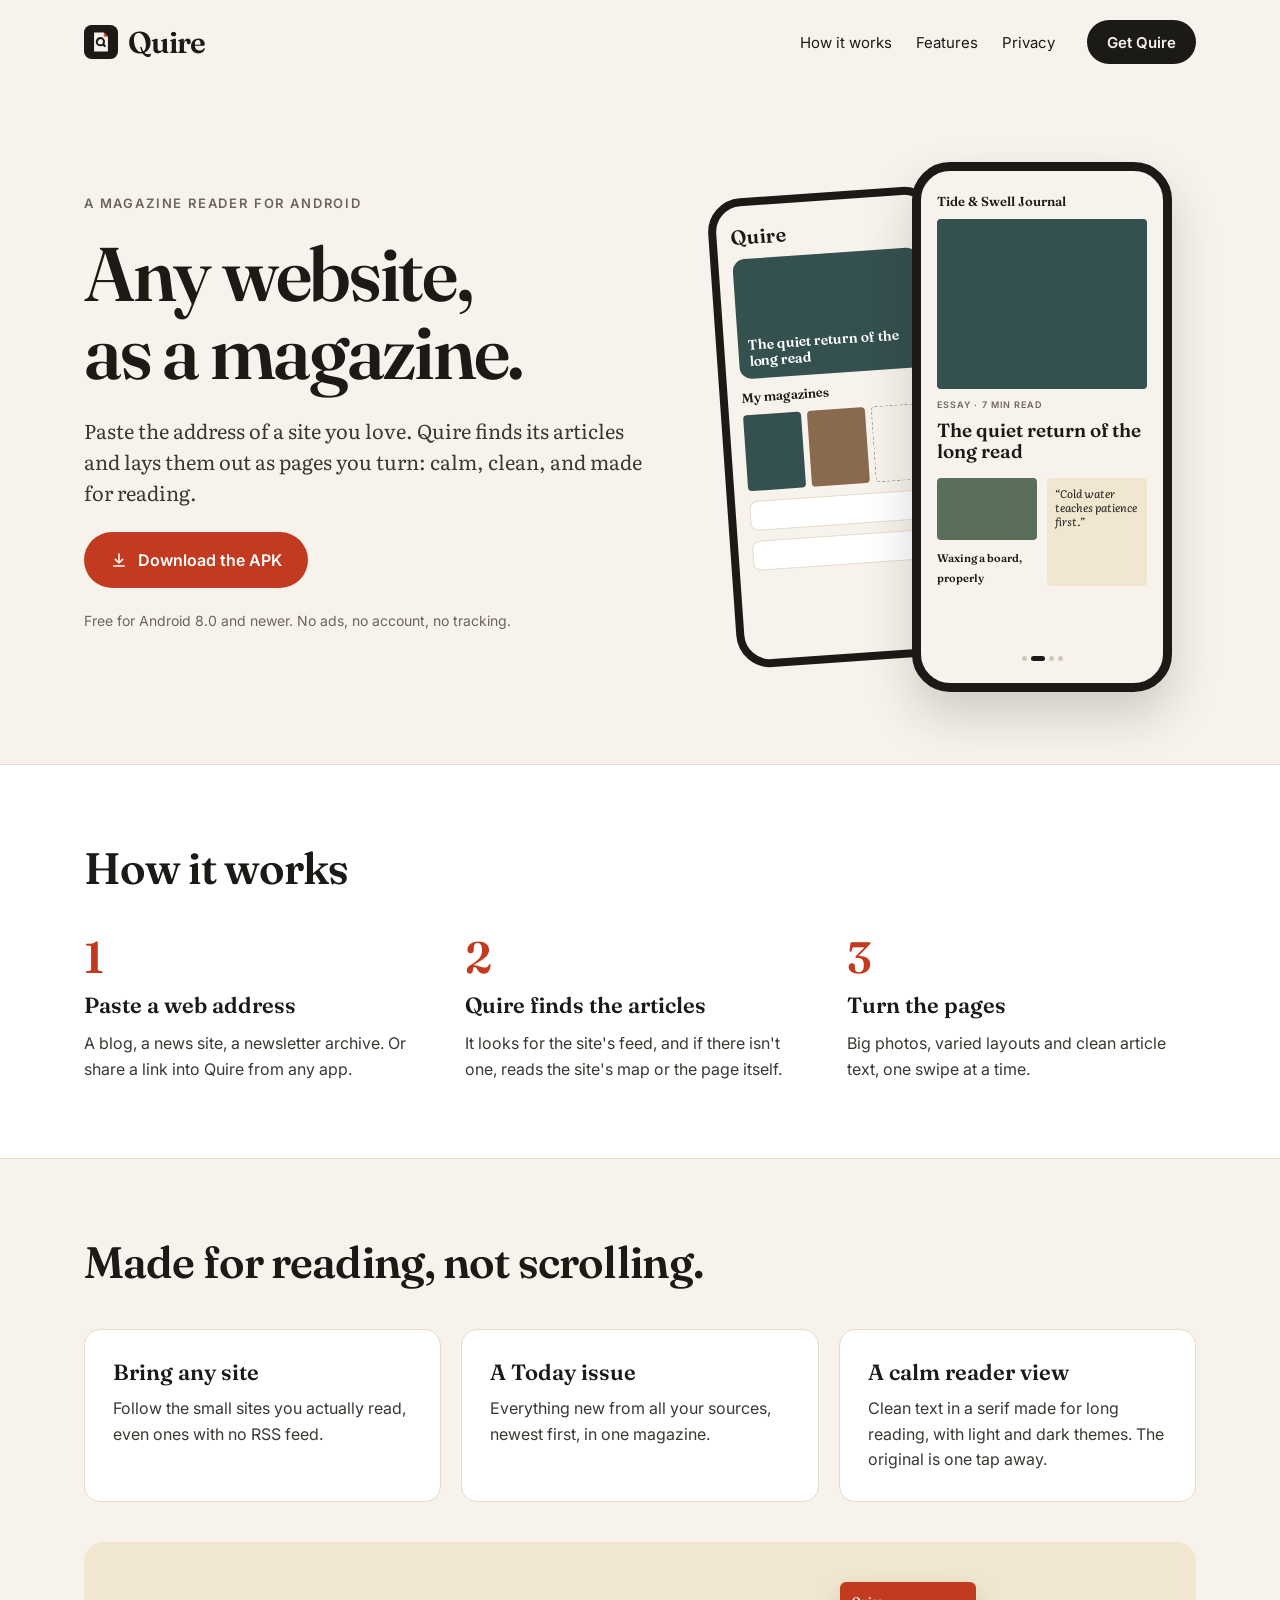
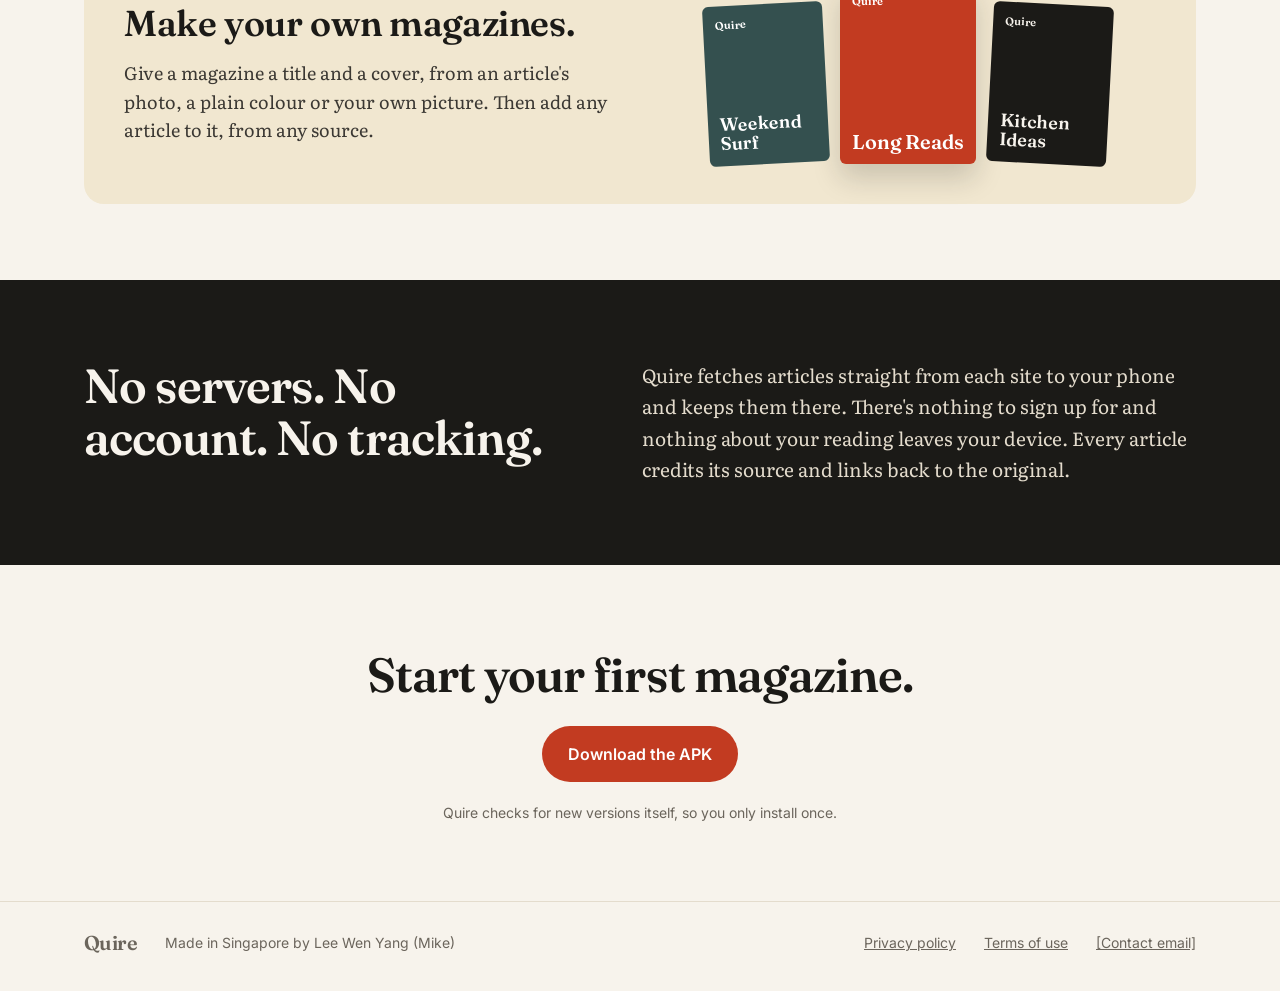
==== index.html @ 03040df2 "New logo: a turned page with a magnifying-glass Q; wordmark in Title case Co-Authored-By: Claude Opu" ====
<!doctype html>
<html lang="en">
<head>
<meta charset="utf-8">
<meta name="viewport" content="width=device-width, initial-scale=1">
<title>Quire — any website, as a magazine</title>
<meta name="description" content="Quire turns the sites you love into a flippable personal magazine. Free for Android. No ads, no account, no tracking.">
<meta property="og:title" content="Quire — any website, as a magazine">
<meta property="og:description" content="Paste the address of a site you love. Quire finds its articles and lays them out as pages you turn.">
<meta name="theme-color" content="#F7F3EC">
<link rel="icon" href="favicon.svg" type="image/svg+xml">
<link rel="preconnect" href="https://fonts.googleapis.com">
<link rel="preconnect" href="https://fonts.gstatic.com" crossorigin>
<link rel="stylesheet" href="https://fonts.googleapis.com/css2?family=Fraunces:opsz,wght@9..144,600&family=Literata:ital,opsz,wght@0,7..72,400;1,7..72,400&family=Inter:wght@400;500;600&display=swap">
<style>
  :root {
    --paper: #F7F3EC; --ink: #1B1A17; --muted: #6B655C; --body: #3B3833;
    --rule: #E4DCCD; --sepia: #F1E7D0; --card: #FFFFFF;
    --accent: #C23B21; --teal: #34504F; --moss: #5B6E5A; --clay: #8A6A4F;
    --display: "Fraunces", Georgia, serif; --serif: "Literata", Georgia, serif;
    --sans: "Inter", system-ui, sans-serif;
  }
  * { box-sizing: border-box; }
  body { margin: 0; background: var(--paper); color: var(--ink); font-family: var(--sans); -webkit-font-smoothing: antialiased; }
  a { color: var(--ink); }
  a:hover { color: var(--accent); }
  a:focus-visible { outline: 3px solid var(--accent); outline-offset: 3px; border-radius: 4px; }
  h1, h2, h3 { font-family: var(--display); font-weight: 600; margin: 0; }
  p { margin: 0; }
  .wrap { max-width: 1160px; margin: 0 auto; padding: 0 24px; }
  .sr-only { position: absolute; width: 1px; height: 1px; overflow: hidden; clip: rect(0 0 0 0); }

  /* Header */
  .top { display: flex; flex-wrap: wrap; align-items: center; gap: 8px 32px; padding-top: 20px; padding-bottom: 20px; }
  .logo { display: inline-flex; align-items: center; gap: 10px; font-family: var(--display); font-weight: 600; font-size: 30px; letter-spacing: -0.03em; text-decoration: none; flex-grow: 1; }
  .top nav { display: flex; flex-wrap: wrap; gap: 0 24px; font-size: 15px; }
  .top nav a { text-decoration: none; padding: 12px 0; }

  /* Buttons */
  .btn { display: inline-flex; align-items: center; gap: 10px; height: 56px; padding: 0 26px; border-radius: 28px; font-weight: 600; font-size: 16px; text-decoration: none; }
  .btn-sm { height: 44px; padding: 0 20px; font-size: 15px; }
  .btn-ink { background: var(--ink); color: var(--paper); }
  .btn-ink:hover { color: var(--paper); background: #000; }
  .btn-accent { background: var(--accent); color: #fff; }
  .btn-accent:hover { color: #fff; background: #A93219; }
  .btn-line { border: 1.5px solid var(--ink); }
  .btns { display: flex; flex-wrap: wrap; gap: 12px; }

  /* Hero */
  .hero { display: flex; flex-wrap: wrap; align-items: center; gap: 56px; padding-top: 48px; padding-bottom: 72px; }
  .hero-text { flex: 1 1 440px; display: flex; flex-direction: column; gap: 24px; }
  .kicker { font-size: 13px; font-weight: 600; letter-spacing: 0.14em; color: var(--muted); }
  .hero h1 { font-size: clamp(44px, 7vw, 76px); line-height: 1.02; letter-spacing: -0.03em; }
  .lede { font-family: var(--serif); font-size: 20px; line-height: 1.55; color: var(--body); max-width: 32em; }
  .small { font-size: 14px; color: var(--muted); }

  /* Phones */
  .phones { flex: 1 1 380px; display: flex; justify-content: center; align-items: flex-end; min-height: 560px; }
  .phone { box-sizing: border-box; border: 8px solid var(--ink); background: var(--paper); display: flex; flex-direction: column; gap: 10px; }
  .phone-back { width: 230px; height: 470px; border-radius: 34px; padding: 18px 14px; margin-right: -40px; margin-bottom: 30px; transform: rotate(-4deg); }
  .phone-front { width: 260px; height: 530px; border-radius: 38px; border-width: 9px; padding: 22px 16px; position: relative; box-shadow: 0 24px 48px rgba(27,26,23,0.18); }
  .p-logo { font-family: var(--display); font-weight: 600; font-size: 20px; }
  .p-cover { height: 120px; border-radius: 12px; background: var(--teal); padding: 10px; display: flex; align-items: flex-end; color: #fff; font-family: var(--display); font-weight: 600; font-size: 14px; line-height: 1.1; }
  .p-label { font-family: var(--display); font-weight: 600; font-size: 13px; }
  .p-mags { display: grid; grid-template-columns: repeat(3, minmax(0,1fr)); gap: 6px; }
  .p-mags span { height: 76px; border-radius: 4px; }
  .p-row { height: 30px; border-radius: 8px; background: var(--card); border: 1px solid var(--rule); }
  .p-hero { height: 170px; border-radius: 4px; background: var(--teal); }
  .p-kick { font-size: 9px; font-weight: 600; letter-spacing: 0.12em; color: var(--muted); }
  .p-title { font-family: var(--display); font-weight: 600; font-size: 19px; line-height: 1.1; }
  .p-tiles { display: grid; grid-template-columns: repeat(2, minmax(0,1fr)); gap: 10px; margin-top: 6px; }
  .p-tile-img { height: 62px; border-radius: 4px; background: var(--moss); margin-bottom: 6px; }
  .p-tile-t { font-family: var(--display); font-weight: 600; font-size: 11px; line-height: 1.2; }
  .p-quote { border-radius: 4px; background: var(--sepia); padding: 8px; font-family: var(--serif); font-style: italic; font-size: 11px; line-height: 1.3; }
  .p-dots { margin-top: auto; display: flex; justify-content: center; gap: 4px; }
  .p-dots span { width: 5px; height: 5px; border-radius: 3px; background: #CFC6B5; }
  .p-dots span.on { width: 14px; background: var(--ink); }

  /* Sections */
  .band { background: var(--card); border-top: 1px solid var(--rule); border-bottom: 1px solid var(--rule); }
  .section { padding-top: 76px; padding-bottom: 76px; display: flex; flex-direction: column; gap: 40px; }
  .section h2 { font-size: clamp(32px, 4vw, 44px); letter-spacing: -0.02em; }
  .steps, .cards { display: flex; flex-wrap: wrap; gap: 32px; }
  .step { flex: 1 1 260px; display: flex; flex-direction: column; gap: 12px; }
  .step .n { font-family: var(--display); font-weight: 600; font-size: 44px; color: var(--accent); line-height: 1; }
  .step h3, .card h3 { font-size: 22px; }
  .step p, .card p { font-size: 16px; line-height: 1.6; color: var(--body); }
  .cards { gap: 20px; }
  .card { flex: 1 1 300px; padding: 28px; border-radius: 16px; background: var(--card); border: 1px solid var(--rule); display: flex; flex-direction: column; gap: 10px; }

  .mags { display: flex; flex-wrap: wrap; align-items: center; gap: 40px; padding: 40px; border-radius: 20px; background: var(--sepia); }
  .mags-text { flex: 1 1 340px; display: flex; flex-direction: column; gap: 14px; }
  .mags-text h3 { font-size: clamp(28px, 3vw, 36px); letter-spacing: -0.01em; }
  .mags-text p { font-family: var(--serif); font-size: 18px; line-height: 1.6; color: var(--body); }
  .covers { flex: 1 1 340px; display: flex; gap: 14px; justify-content: center; align-items: flex-end; }
  .cover { width: 120px; height: 160px; border-radius: 6px; padding: 12px; display: flex; flex-direction: column; justify-content: space-between; color: #fff; font-family: var(--display); font-weight: 600; }
  .cover small { font-size: 11px; }
  .cover b { font-size: 18px; line-height: 1.05; font-weight: 600; }
  .cover.mid { width: 136px; height: 182px; box-shadow: 0 14px 28px rgba(27,26,23,0.18); }
  .cover.mid b { font-size: 20px; }

  .dark { background: var(--ink); color: var(--paper); }
  .privacy { padding-top: 80px; padding-bottom: 80px; display: flex; flex-wrap: wrap; gap: 32px 64px; align-items: flex-start; }
  .privacy h2 { flex: 1 1 320px; font-size: clamp(32px, 4vw, 48px); line-height: 1.08; letter-spacing: -0.02em; }
  .privacy p { flex: 1 1 380px; font-family: var(--serif); font-size: 19px; line-height: 1.65; color: var(--rule); }

  .cta { padding-top: 80px; padding-bottom: 80px; display: flex; flex-direction: column; align-items: center; gap: 22px; text-align: center; }
  .cta h2 { font-size: clamp(32px, 4vw, 48px); letter-spacing: -0.02em; }
  .cta .btns { justify-content: center; }

  footer { border-top: 1px solid var(--rule); }
  .foot { padding-top: 28px; padding-bottom: 36px; display: flex; flex-wrap: wrap; gap: 12px 28px; align-items: center; font-size: 14px; color: var(--muted); }
  .foot .logo { font-size: 20px; flex-grow: 0; }
  .foot .by { flex-grow: 1; }
  .foot a { color: var(--muted); }

  @media (max-width: 640px) {
    .phones { min-height: 0; flex-basis: 100%; }
    .phone-back { display: none; }
    .mags { padding: 28px 20px; }
    .cover { width: 96px; height: 128px; } .cover.mid { width: 108px; height: 146px; }
    .cover b, .cover.mid b { font-size: 15px; }
  }
</style>
</head>
<body>

<header class="wrap top">
  <a class="logo" href="./"><svg aria-hidden="true" width="34" height="34" viewBox="0 0 108 108"><rect width="108" height="108" rx="24" fill="#1B1A17"/><path d="M32 24 H63 L76 37 V84 H32 Z" fill="#F7F3EC"/><path d="M63 24 V37 H76 Z" fill="#D9472B"/><circle cx="52" cy="53" r="11.5" fill="none" stroke="#1B1A17" stroke-width="6.5"/><path d="M45.5 49 A7 7 0 0 1 49 45.6" fill="none" stroke="#1B1A17" stroke-width="2.4" stroke-linecap="round"/><path d="M61.2 62.2 L66 67" stroke="#1B1A17" stroke-width="7" stroke-linecap="round"/></svg>Quire</a>
  <nav aria-label="Main">
    <a href="#how">How it works</a>
    <a href="#features">Features</a>
    <a href="#privacy">Privacy</a>
  </nav>
  <a class="btn btn-sm btn-ink" href="#get">Get Quire</a>
</header>

<main>
  <section class="wrap hero">
    <div class="hero-text">
      <span class="kicker">A MAGAZINE READER FOR ANDROID</span>
      <h1>Any website,<br>as a magazine.</h1>
      <p class="lede">Paste the address of a site you love. Quire finds its articles and lays them out as pages you turn: calm, clean, and made for reading.</p>
      <div class="btns" id="get">
        <a class="btn btn-accent" href="https://github.com/aadvark/Quire-site/releases/latest/download/quire.apk">
          <svg aria-hidden="true" width="18" height="18" viewBox="0 0 24 24" fill="none" stroke="currentColor" stroke-width="2" stroke-linecap="round" stroke-linejoin="round"><path d="M12 4v12M7 11l5 5 5-5M5 20h14"/></svg>
          Download the APK
        </a>
      </div>
      <span class="small">Free for Android 8.0 and newer. No ads, no account, no tracking.</span>
    </div>

    <div class="phones" aria-hidden="true">
      <div class="phone phone-back">
        <span class="p-logo">Quire</span>
        <div class="p-cover">The quiet return of the long read</div>
        <span class="p-label">My magazines</span>
        <div class="p-mags">
          <span style="background: var(--teal)"></span>
          <span style="background: var(--clay)"></span>
          <span style="border: 1.5px dashed #A79E8E"></span>
        </div>
        <div class="p-row"></div>
        <div class="p-row"></div>
      </div>
      <div class="phone phone-front">
        <span class="p-label">Tide &amp; Swell Journal</span>
        <div class="p-hero"></div>
        <span class="p-kick">ESSAY · 7 MIN READ</span>
        <span class="p-title">The quiet return of the long read</span>
        <div class="p-tiles">
          <div><div class="p-tile-img"></div><span class="p-tile-t">Waxing a board, properly</span></div>
          <div class="p-quote">“Cold water teaches patience first.”</div>
        </div>
        <div class="p-dots"><span></span><span class="on"></span><span></span><span></span></div>
      </div>
    </div>
  </section>

  <section class="band" id="how">
    <div class="wrap section">
      <h2>How it works</h2>
      <div class="steps">
        <div class="step">
          <span class="n">1</span>
          <h3>Paste a web address</h3>
          <p>A blog, a news site, a newsletter archive. Or share a link into Quire from any app.</p>
        </div>
        <div class="step">
          <span class="n">2</span>
          <h3>Quire finds the articles</h3>
          <p>It looks for the site's feed, and if there isn't one, reads the site's map or the page itself.</p>
        </div>
        <div class="step">
          <span class="n">3</span>
          <h3>Turn the pages</h3>
          <p>Big photos, varied layouts and clean article text, one swipe at a time.</p>
        </div>
      </div>
    </div>
  </section>

  <section class="wrap section" id="features">
    <h2>Made for reading, not scrolling.</h2>
    <div class="cards">
      <div class="card">
        <h3>Bring any site</h3>
        <p>Follow the small sites you actually read, even ones with no RSS feed.</p>
      </div>
      <div class="card">
        <h3>A Today issue</h3>
        <p>Everything new from all your sources, newest first, in one magazine.</p>
      </div>
      <div class="card">
        <h3>A calm reader view</h3>
        <p>Clean text in a serif made for long reading, with light and dark themes. The original is one tap away.</p>
      </div>
    </div>

    <div class="mags">
      <div class="mags-text">
        <h3>Make your own magazines.</h3>
        <p>Give a magazine a title and a cover, from an article's photo, a plain colour or your own picture. Then add any article to it, from any source.</p>
      </div>
      <div class="covers" aria-hidden="true">
        <div class="cover" style="background: var(--teal); transform: rotate(-3deg)"><small>Quire</small><b>Weekend Surf</b></div>
        <div class="cover mid" style="background: var(--accent)"><small>Quire</small><b>Long Reads</b></div>
        <div class="cover" style="background: var(--ink); color: var(--paper); transform: rotate(3deg)"><small>Quire</small><b>Kitchen Ideas</b></div>
      </div>
    </div>
  </section>

  <section class="dark" id="privacy">
    <div class="wrap privacy">
      <h2>No servers. No account. No tracking.</h2>
      <p>Quire fetches articles straight from each site to your phone and keeps them there. There's nothing to sign up for and nothing about your reading leaves your device. Every article credits its source and links back to the original.</p>
    </div>
  </section>

  <section class="wrap cta">
    <h2>Start your first magazine.</h2>
    <div class="btns">
      <a class="btn btn-accent" href="https://github.com/aadvark/Quire-site/releases/latest/download/quire.apk">Download the APK</a>
    </div>
    <span class="small">Quire checks for new versions itself, so you only install once.</span>
  </section>
</main>

<footer>
  <div class="wrap foot">
    <span class="logo">Quire</span>
    <span class="by">Made in Singapore by Lee Wen Yang (Mike)</span>
    <a href="privacy.html">Privacy policy</a>
    <a href="#">Terms of use</a>
    <a href="#">[Contact email]</a>
  </div>
</footer>

</body>
</html>
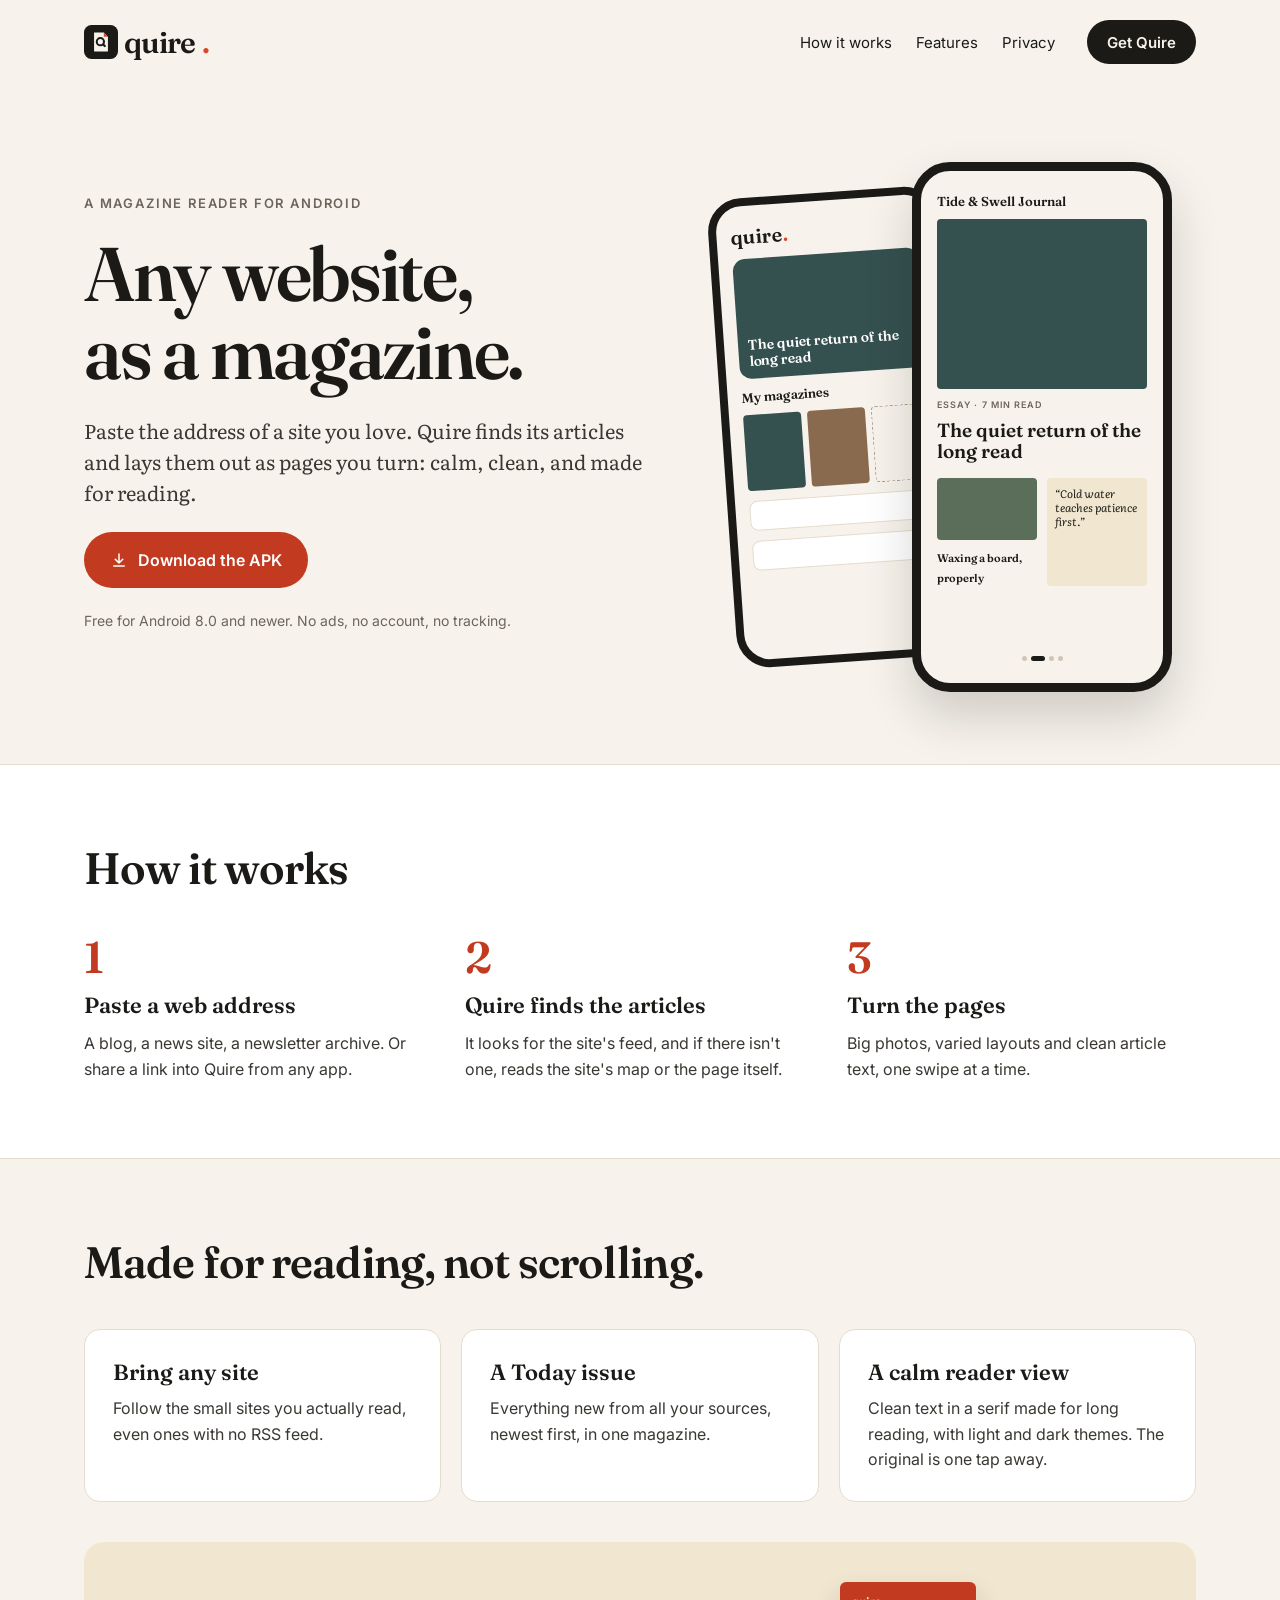
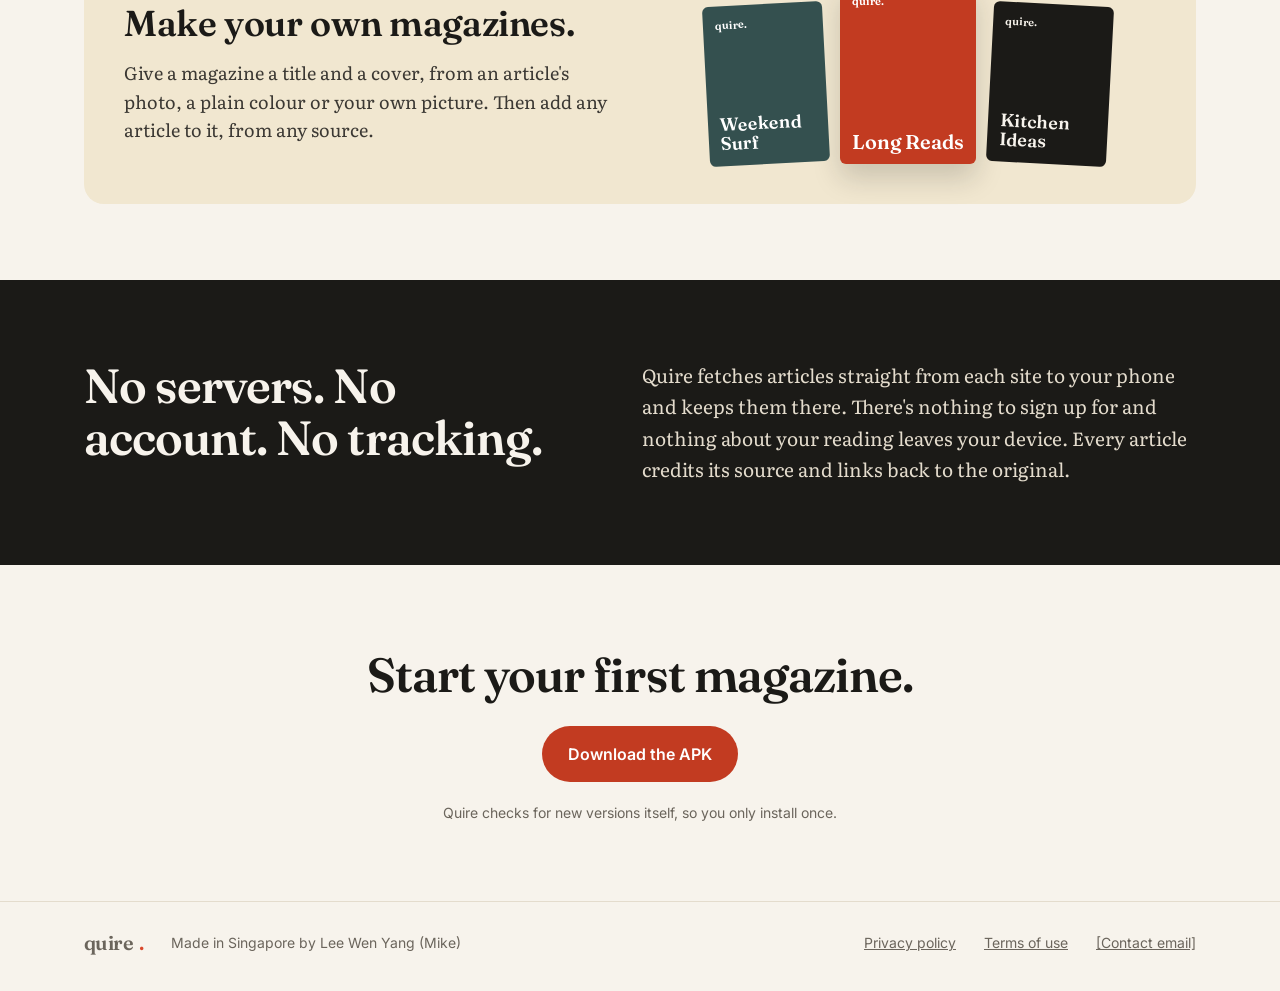
==== commit 53d2be2a: "Logo: drop the glint; wordmark "quire." with a red full stop; tighter gap Co-Authored-By: Claude Opu" ====
--- a/index.html
+++ b/index.html
@@ -32,7 +32,8 @@
 
   /* Header */
   .top { display: flex; flex-wrap: wrap; align-items: center; gap: 8px 32px; padding-top: 20px; padding-bottom: 20px; }
-  .logo { display: inline-flex; align-items: center; gap: 10px; font-family: var(--display); font-weight: 600; font-size: 30px; letter-spacing: -0.03em; text-decoration: none; flex-grow: 1; }
+  .logo { display: inline-flex; align-items: center; gap: 6px; font-family: var(--display); font-weight: 600; font-size: 30px; letter-spacing: -0.03em; text-decoration: none; flex-grow: 1; }
+  .dot { color: #D9472B; }
   .top nav { display: flex; flex-wrap: wrap; gap: 0 24px; font-size: 15px; }
   .top nav a { text-decoration: none; padding: 12px 0; }
 
@@ -126,7 +127,7 @@
 <body>
 
 <header class="wrap top">
-  <a class="logo" href="./"><svg aria-hidden="true" width="34" height="34" viewBox="0 0 108 108"><rect width="108" height="108" rx="24" fill="#1B1A17"/><path d="M32 24 H63 L76 37 V84 H32 Z" fill="#F7F3EC"/><path d="M63 24 V37 H76 Z" fill="#D9472B"/><circle cx="52" cy="53" r="11.5" fill="none" stroke="#1B1A17" stroke-width="6.5"/><path d="M45.5 49 A7 7 0 0 1 49 45.6" fill="none" stroke="#1B1A17" stroke-width="2.4" stroke-linecap="round"/><path d="M61.2 62.2 L66 67" stroke="#1B1A17" stroke-width="7" stroke-linecap="round"/></svg>Quire</a>
+  <a class="logo" href="./"><svg aria-hidden="true" width="34" height="34" viewBox="0 0 108 108"><rect width="108" height="108" rx="24" fill="#1B1A17"/><path d="M32 24 H63 L76 37 V84 H32 Z" fill="#F7F3EC"/><path d="M63 24 V37 H76 Z" fill="#D9472B"/><circle cx="52" cy="53" r="11.5" fill="none" stroke="#1B1A17" stroke-width="6.5"/><path d="M61.2 62.2 L66 67" stroke="#1B1A17" stroke-width="7" stroke-linecap="round"/></svg>quire<span class="dot">.</span></a>
   <nav aria-label="Main">
     <a href="#how">How it works</a>
     <a href="#features">Features</a>
@@ -152,7 +153,7 @@
 
     <div class="phones" aria-hidden="true">
       <div class="phone phone-back">
-        <span class="p-logo">Quire</span>
+        <span class="p-logo">quire<span class="dot">.</span></span>
         <div class="p-cover">The quiet return of the long read</div>
         <span class="p-label">My magazines</span>
         <div class="p-mags">
@@ -223,9 +224,9 @@
         <p>Give a magazine a title and a cover, from an article's photo, a plain colour or your own picture. Then add any article to it, from any source.</p>
       </div>
       <div class="covers" aria-hidden="true">
-        <div class="cover" style="background: var(--teal); transform: rotate(-3deg)"><small>Quire</small><b>Weekend Surf</b></div>
-        <div class="cover mid" style="background: var(--accent)"><small>Quire</small><b>Long Reads</b></div>
-        <div class="cover" style="background: var(--ink); color: var(--paper); transform: rotate(3deg)"><small>Quire</small><b>Kitchen Ideas</b></div>
+        <div class="cover" style="background: var(--teal); transform: rotate(-3deg)"><small>quire.</small><b>Weekend Surf</b></div>
+        <div class="cover mid" style="background: var(--accent)"><small>quire.</small><b>Long Reads</b></div>
+        <div class="cover" style="background: var(--ink); color: var(--paper); transform: rotate(3deg)"><small>quire.</small><b>Kitchen Ideas</b></div>
       </div>
     </div>
   </section>
@@ -248,7 +249,7 @@
 
 <footer>
   <div class="wrap foot">
-    <span class="logo">Quire</span>
+    <span class="logo">quire<span class="dot">.</span></span>
     <span class="by">Made in Singapore by Lee Wen Yang (Mike)</span>
     <a href="privacy.html">Privacy policy</a>
     <a href="#">Terms of use</a>
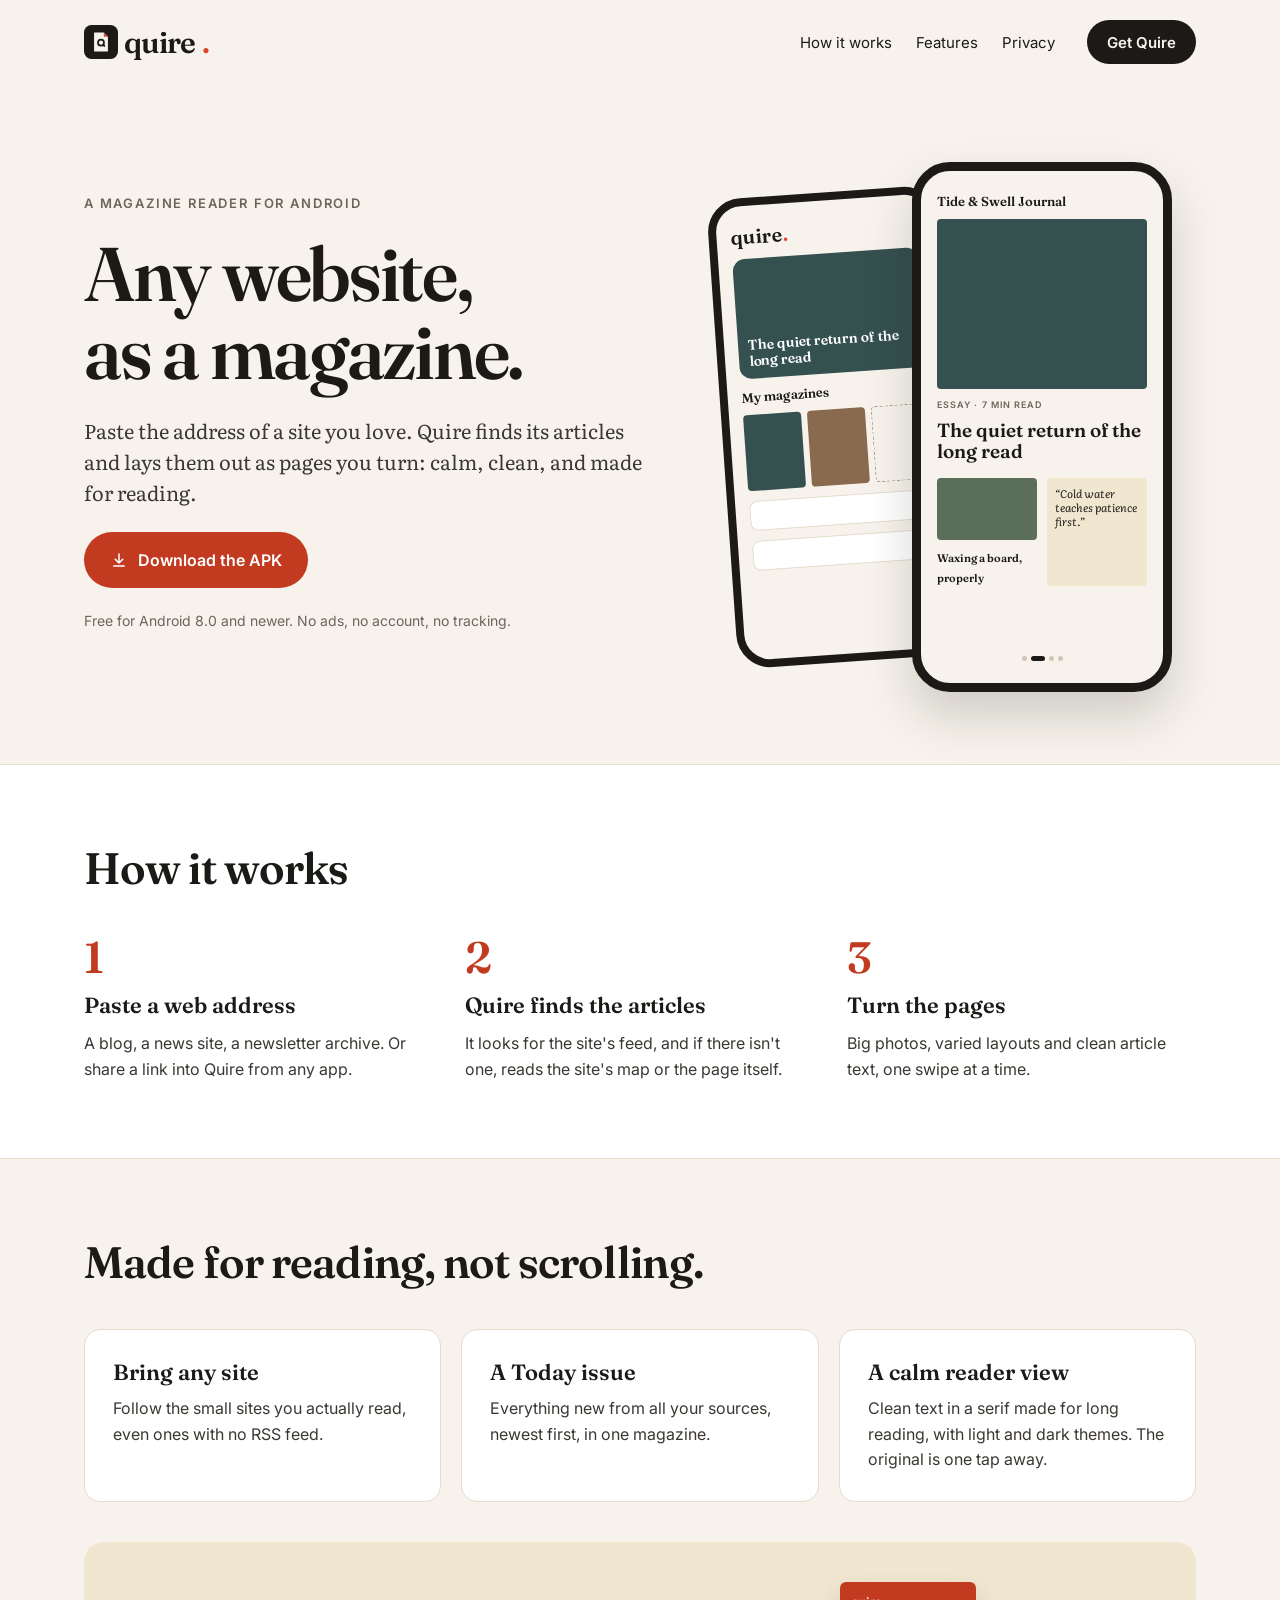
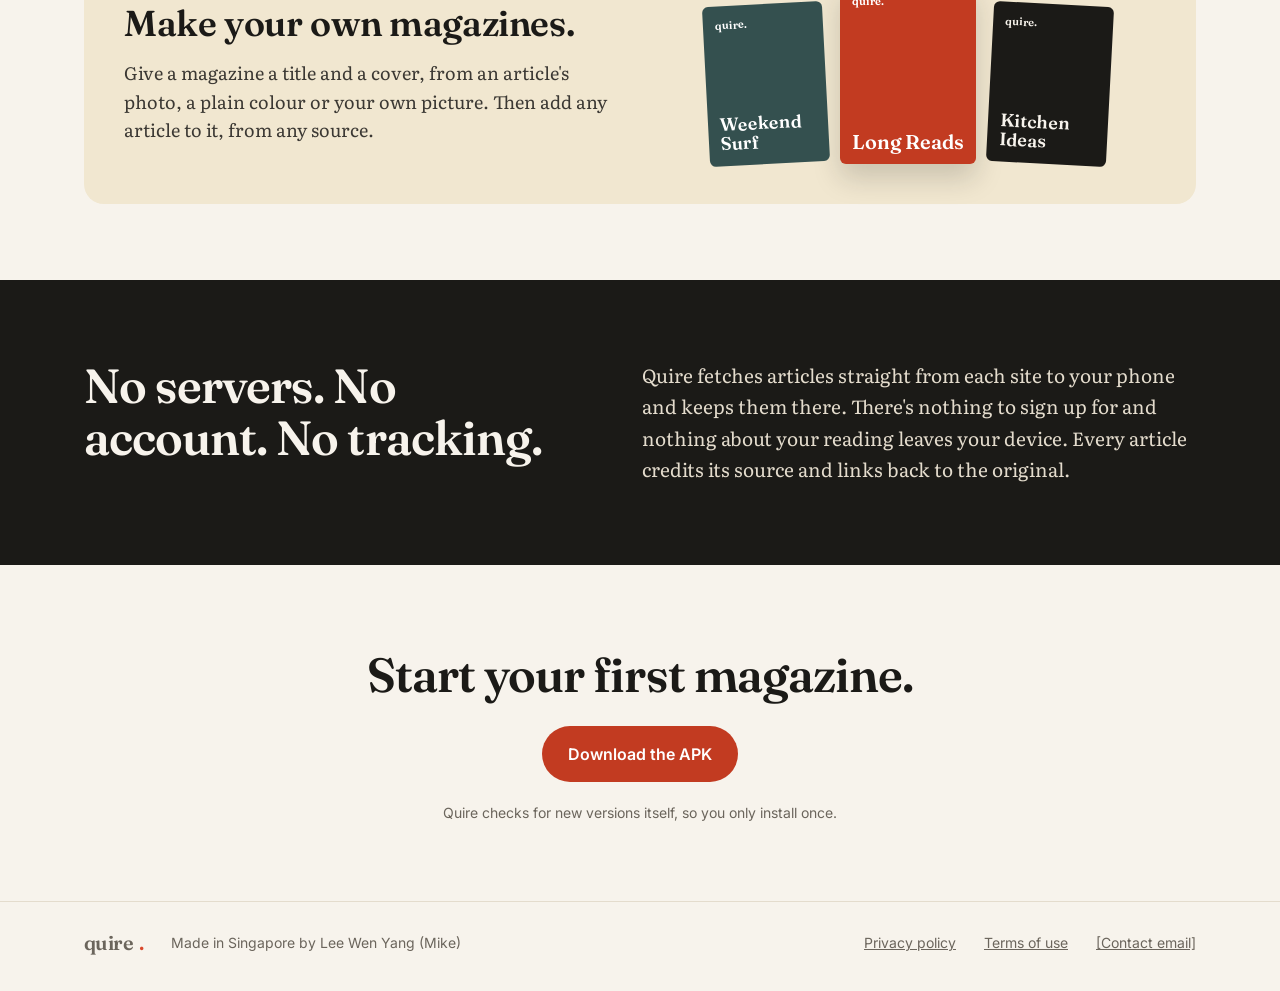
==== commit f38f9fd3: "Logo: smaller Q Co-Authored-By: Claude Opus 5.5 <noreply@anthropic.com> Claude-Session: https://clau" ====
--- a/index.html
+++ b/index.html
@@ -127,7 +127,7 @@
 <body>
 
 <header class="wrap top">
-  <a class="logo" href="./"><svg aria-hidden="true" width="34" height="34" viewBox="0 0 108 108"><rect width="108" height="108" rx="24" fill="#1B1A17"/><path d="M32 24 H63 L76 37 V84 H32 Z" fill="#F7F3EC"/><path d="M63 24 V37 H76 Z" fill="#D9472B"/><circle cx="52" cy="53" r="11.5" fill="none" stroke="#1B1A17" stroke-width="6.5"/><path d="M61.2 62.2 L66 67" stroke="#1B1A17" stroke-width="7" stroke-linecap="round"/></svg>quire<span class="dot">.</span></a>
+  <a class="logo" href="./"><svg aria-hidden="true" width="34" height="34" viewBox="0 0 108 108"><rect width="108" height="108" rx="24" fill="#1B1A17"/><path d="M32 24 H63 L76 37 V84 H32 Z" fill="#F7F3EC"/><path d="M63 24 V37 H76 Z" fill="#D9472B"/><circle cx="54" cy="56" r="9.5" fill="none" stroke="#1B1A17" stroke-width="5.5"/><path d="M60.9 62.9 L64.5 66.5" stroke="#1B1A17" stroke-width="6" stroke-linecap="round"/></svg>quire<span class="dot">.</span></a>
   <nav aria-label="Main">
     <a href="#how">How it works</a>
     <a href="#features">Features</a>
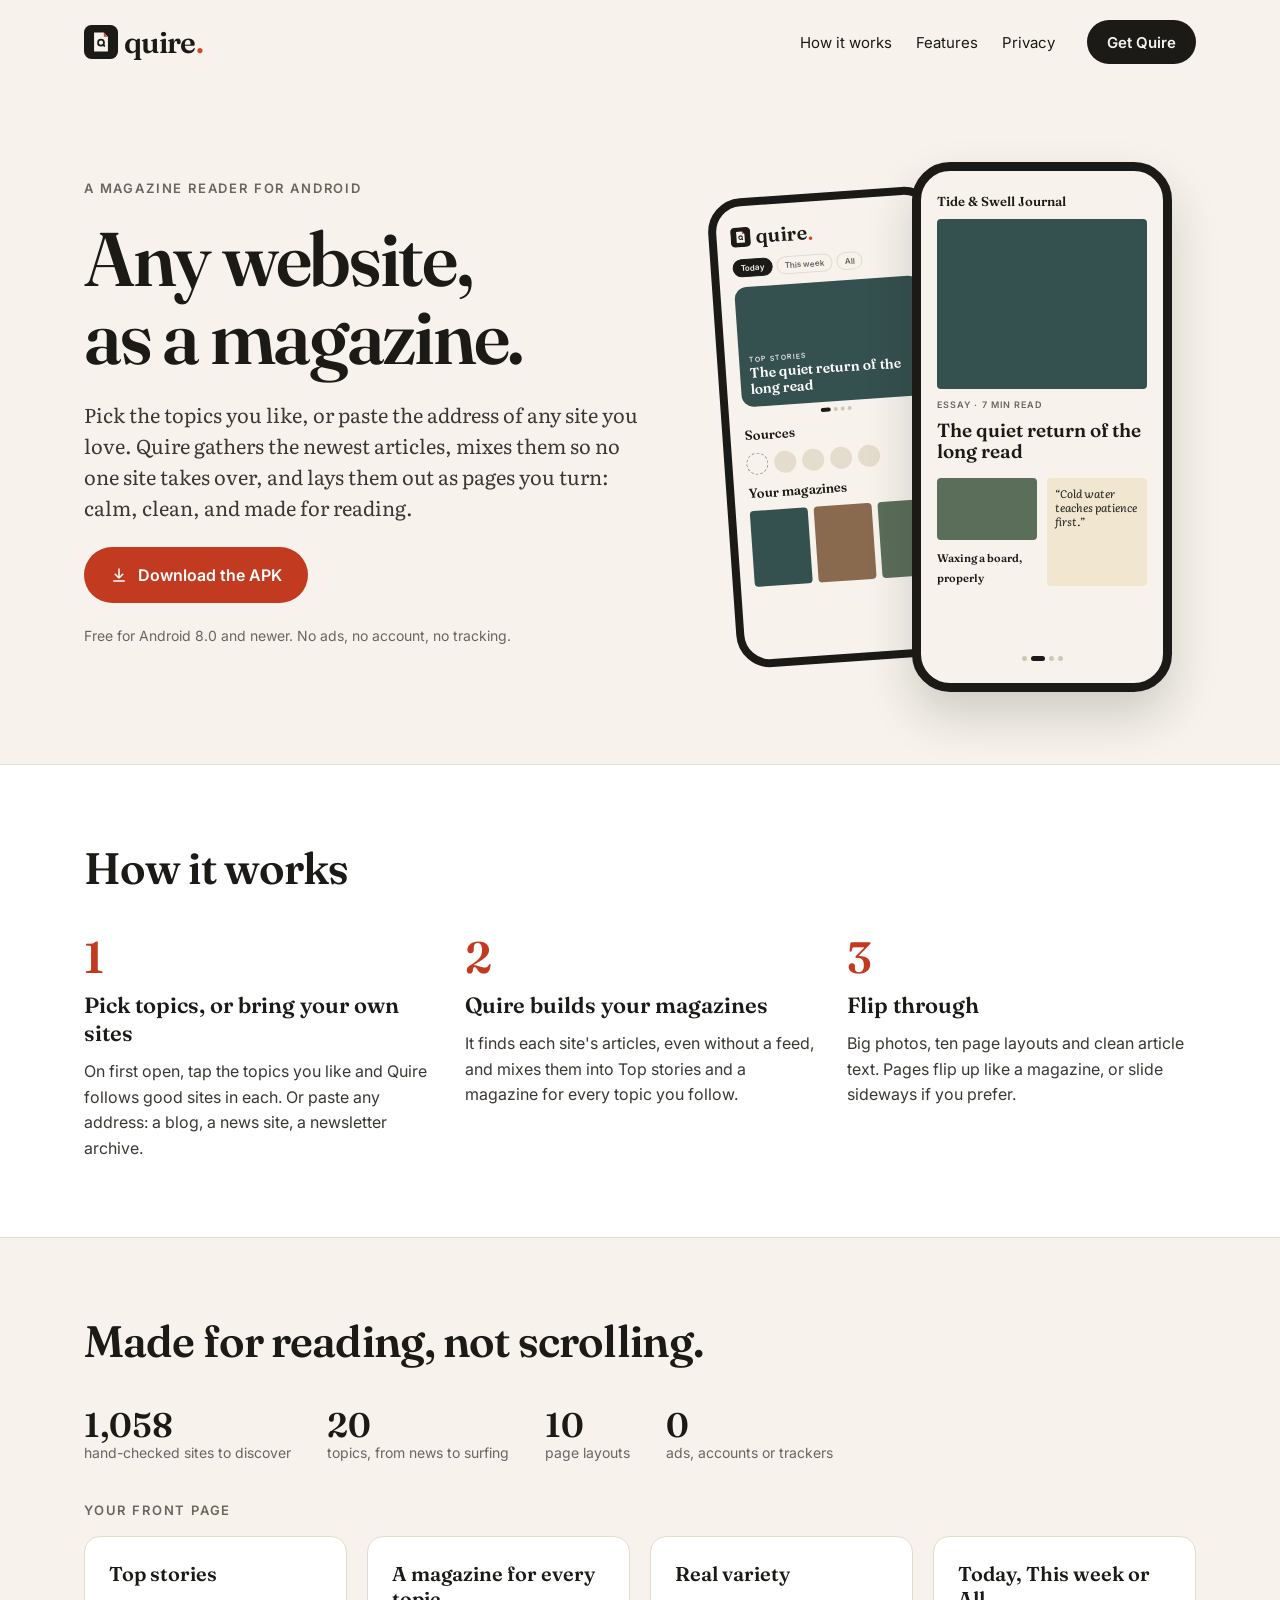
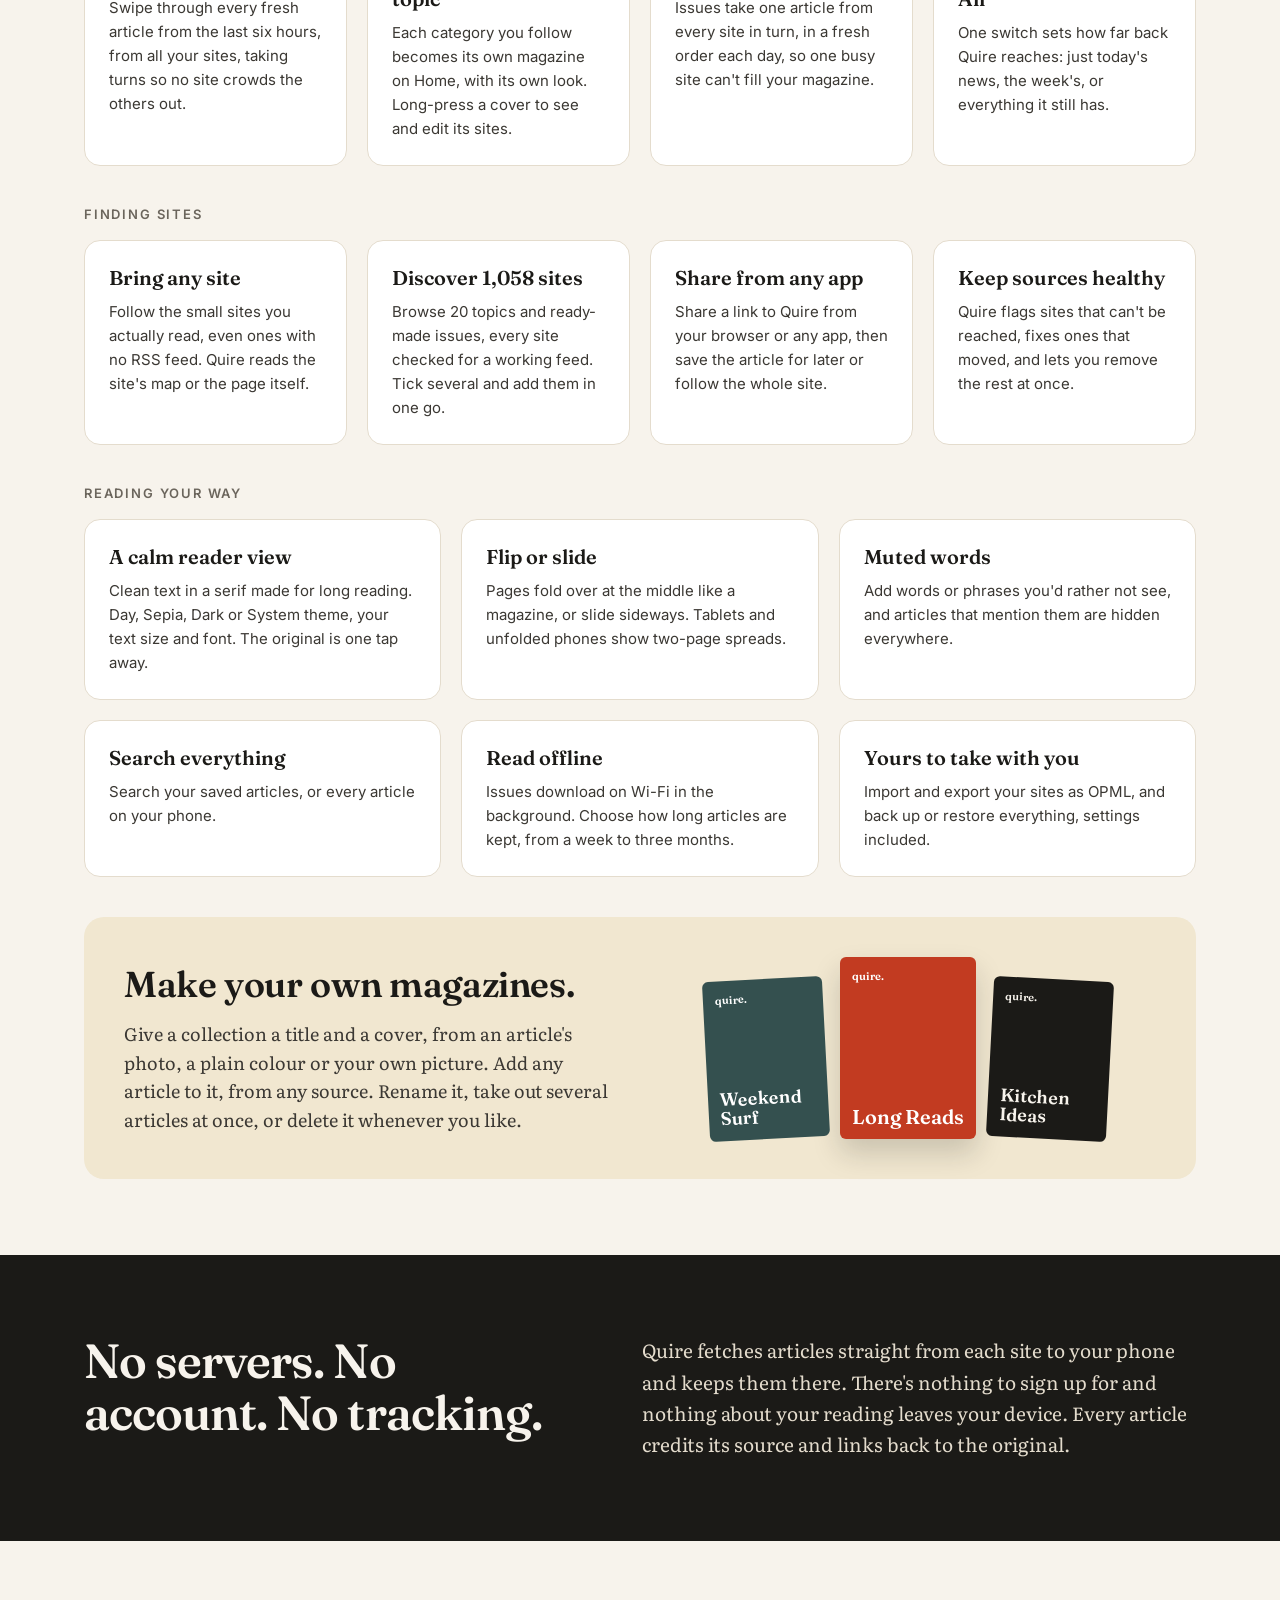
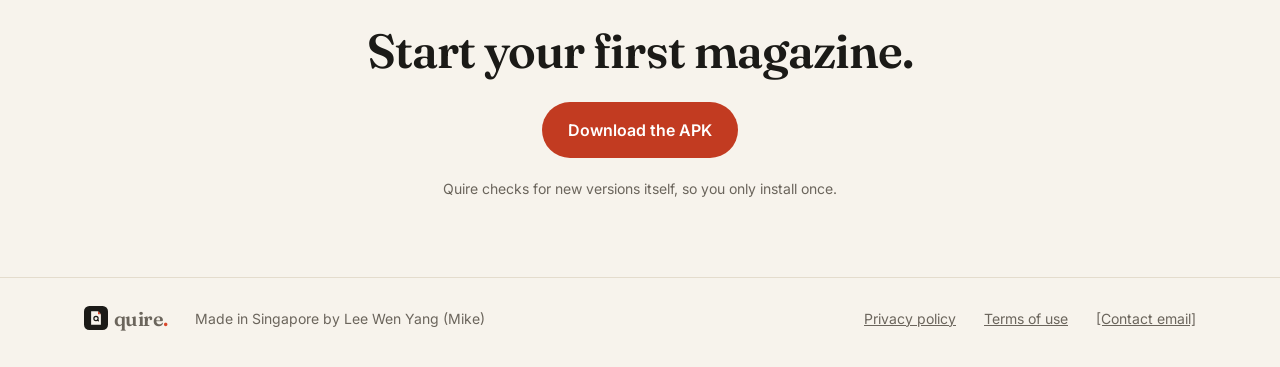
==== commit 2ca91a5f: "Landing page: new logo throughout, and every feature up to 0.7.4 Co-Authored-By: Claude Opus 5.5 <no" ====
--- a/index.html
+++ b/index.html
@@ -4,9 +4,9 @@
 <meta charset="utf-8">
 <meta name="viewport" content="width=device-width, initial-scale=1">
 <title>Quire — any website, as a magazine</title>
-<meta name="description" content="Quire turns the sites you love into a flippable personal magazine. Free for Android. No ads, no account, no tracking.">
+<meta name="description" content="Quire turns the sites you love into personal magazines you flip through. Top stories, a magazine for every topic, and 1,058 hand-checked sites to start from. Free for Android. No ads, no account, no tracking.">
 <meta property="og:title" content="Quire — any website, as a magazine">
-<meta property="og:description" content="Paste the address of a site you love. Quire finds its articles and lays them out as pages you turn.">
+<meta property="og:description" content="Pick the topics you like or paste any site. Quire mixes the newest articles into magazines you flip through.">
 <meta name="theme-color" content="#F7F3EC">
 <link rel="icon" href="favicon.svg" type="image/svg+xml">
 <link rel="preconnect" href="https://fonts.googleapis.com">
@@ -88,6 +88,28 @@
   .step p, .card p { font-size: 16px; line-height: 1.6; color: var(--body); }
   .cards { gap: 20px; }
   .card { flex: 1 1 300px; padding: 28px; border-radius: 16px; background: var(--card); border: 1px solid var(--rule); display: flex; flex-direction: column; gap: 10px; }
+  .grid { display: grid; grid-template-columns: repeat(auto-fill, minmax(260px, 1fr)); gap: 20px; }
+  .grid.three { grid-template-columns: repeat(auto-fill, minmax(300px, 1fr)); }
+  @media (min-width: 1000px) { .grid.three { grid-template-columns: repeat(3, 1fr); } }
+  .grid .card { padding: 24px; }
+  .grid .card h3 { font-size: 20px; }
+  .grid .card p { font-size: 15px; }
+  .group { display: flex; flex-direction: column; gap: 18px; }
+  .group-h { font-size: 13px; font-weight: 600; letter-spacing: 0.14em; color: var(--muted); }
+  .stats { display: flex; flex-wrap: wrap; gap: 12px 36px; }
+  .stat b { display: block; font-family: var(--display); font-weight: 600; font-size: 34px; line-height: 1; color: var(--ink); }
+  .stat span { font-size: 14px; color: var(--muted); }
+  .p-head { display: flex; align-items: center; gap: 5px; }
+  .p-chips { display: flex; gap: 4px; }
+  .p-chips span { font-size: 8px; font-weight: 600; padding: 3px 7px; border-radius: 10px; border: 1px solid var(--rule); color: var(--muted); }
+  .p-chips span.on { background: var(--ink); border-color: var(--ink); color: var(--paper); }
+  .p-cover small { display: block; font-family: var(--sans); font-size: 7px; letter-spacing: 0.12em; opacity: 0.85; margin-bottom: 3px; }
+  .p-cover-dots { display: flex; justify-content: center; gap: 3px; margin-top: -4px; }
+  .p-cover-dots span { width: 4px; height: 4px; border-radius: 2px; background: #CFC6B5; }
+  .p-cover-dots span.on { width: 10px; background: var(--ink); }
+  .p-srcs { display: flex; gap: 6px; }
+  .p-srcs span { width: 22px; height: 22px; border-radius: 11px; background: var(--rule); }
+  .p-srcs span:first-child { border: 1.5px dashed #A79E8E; background: none; }
 
   .mags { display: flex; flex-wrap: wrap; align-items: center; gap: 40px; padding: 40px; border-radius: 20px; background: var(--sepia); }
   .mags-text { flex: 1 1 340px; display: flex; flex-direction: column; gap: 14px; }
@@ -127,7 +149,7 @@
 <body>
 
 <header class="wrap top">
-  <a class="logo" href="./"><svg aria-hidden="true" width="34" height="34" viewBox="0 0 108 108"><rect width="108" height="108" rx="24" fill="#1B1A17"/><path d="M32 24 H63 L76 37 V84 H32 Z" fill="#F7F3EC"/><path d="M63 24 V37 H76 Z" fill="#D9472B"/><circle cx="54" cy="56" r="9.5" fill="none" stroke="#1B1A17" stroke-width="5.5"/><path d="M60.9 62.9 L64.5 66.5" stroke="#1B1A17" stroke-width="6" stroke-linecap="round"/></svg>quire<span class="dot">.</span></a>
+  <a class="logo" href="./"><svg aria-hidden="true" width="34" height="34" viewBox="0 0 108 108"><rect width="108" height="108" rx="24" fill="#1B1A17"/><path d="M32 24 H63 L76 37 V84 H32 Z" fill="#F7F3EC"/><path d="M63 24 V37 H76 Z" fill="#D9472B"/><circle cx="54" cy="56" r="9.5" fill="none" stroke="#1B1A17" stroke-width="5.5"/><path d="M60.9 62.9 L64.5 66.5" stroke="#1B1A17" stroke-width="6" stroke-linecap="round"/></svg><span>quire<span class="dot">.</span></span></a>
   <nav aria-label="Main">
     <a href="#how">How it works</a>
     <a href="#features">Features</a>
@@ -141,7 +163,7 @@
     <div class="hero-text">
       <span class="kicker">A MAGAZINE READER FOR ANDROID</span>
       <h1>Any website,<br>as a magazine.</h1>
-      <p class="lede">Paste the address of a site you love. Quire finds its articles and lays them out as pages you turn: calm, clean, and made for reading.</p>
+      <p class="lede">Pick the topics you like, or paste the address of any site you love. Quire gathers the newest articles, mixes them so no one site takes over, and lays them out as pages you turn: calm, clean, and made for reading.</p>
       <div class="btns" id="get">
         <a class="btn btn-accent" href="https://github.com/aadvark/Quire-site/releases/latest/download/quire.apk">
           <svg aria-hidden="true" width="18" height="18" viewBox="0 0 24 24" fill="none" stroke="currentColor" stroke-width="2" stroke-linecap="round" stroke-linejoin="round"><path d="M12 4v12M7 11l5 5 5-5M5 20h14"/></svg>
@@ -153,16 +175,18 @@
 
     <div class="phones" aria-hidden="true">
       <div class="phone phone-back">
-        <span class="p-logo">quire<span class="dot">.</span></span>
-        <div class="p-cover">The quiet return of the long read</div>
-        <span class="p-label">My magazines</span>
+        <span class="p-head"><svg width="20" height="20" viewBox="0 0 108 108"><rect width="108" height="108" rx="24" fill="#1B1A17"/><path d="M32 24 H63 L76 37 V84 H32 Z" fill="#F7F3EC"/><path d="M63 24 V37 H76 Z" fill="#D9472B"/><circle cx="54" cy="56" r="9.5" fill="none" stroke="#1B1A17" stroke-width="5.5"/><path d="M60.9 62.9 L64.5 66.5" stroke="#1B1A17" stroke-width="6" stroke-linecap="round"/></svg><span class="p-logo">quire<span class="dot">.</span></span></span>
+        <div class="p-chips"><span class="on">Today</span><span>This week</span><span>All</span></div>
+        <div class="p-cover"><span><small>TOP STORIES</small>The quiet return of the long read</span></div>
+        <div class="p-cover-dots"><span class="on"></span><span></span><span></span><span></span></div>
+        <span class="p-label">Sources</span>
+        <div class="p-srcs"><span></span><span></span><span></span><span></span><span></span></div>
+        <span class="p-label">Your magazines</span>
         <div class="p-mags">
           <span style="background: var(--teal)"></span>
           <span style="background: var(--clay)"></span>
-          <span style="border: 1.5px dashed #A79E8E"></span>
-        </div>
-        <div class="p-row"></div>
-        <div class="p-row"></div>
+          <span style="background: var(--moss)"></span>
+        </div>
       </div>
       <div class="phone phone-front">
         <span class="p-label">Tide &amp; Swell Journal</span>
@@ -184,18 +208,18 @@
       <div class="steps">
         <div class="step">
           <span class="n">1</span>
-          <h3>Paste a web address</h3>
-          <p>A blog, a news site, a newsletter archive. Or share a link into Quire from any app.</p>
+          <h3>Pick topics, or bring your own sites</h3>
+          <p>On first open, tap the topics you like and Quire follows good sites in each. Or paste any address: a blog, a news site, a newsletter archive.</p>
         </div>
         <div class="step">
           <span class="n">2</span>
-          <h3>Quire finds the articles</h3>
-          <p>It looks for the site's feed, and if there isn't one, reads the site's map or the page itself.</p>
+          <h3>Quire builds your magazines</h3>
+          <p>It finds each site's articles, even without a feed, and mixes them into Top stories and a magazine for every topic you follow.</p>
         </div>
         <div class="step">
           <span class="n">3</span>
-          <h3>Turn the pages</h3>
-          <p>Big photos, varied layouts and clean article text, one swipe at a time.</p>
+          <h3>Flip through</h3>
+          <p>Big photos, ten page layouts and clean article text. Pages flip up like a magazine, or slide sideways if you prefer.</p>
         </div>
       </div>
     </div>
@@ -203,25 +227,91 @@
 
   <section class="wrap section" id="features">
     <h2>Made for reading, not scrolling.</h2>
-    <div class="cards">
-      <div class="card">
-        <h3>Bring any site</h3>
-        <p>Follow the small sites you actually read, even ones with no RSS feed.</p>
-      </div>
-      <div class="card">
-        <h3>A Today issue</h3>
-        <p>Everything new from all your sources, newest first, in one magazine.</p>
-      </div>
-      <div class="card">
-        <h3>A calm reader view</h3>
-        <p>Clean text in a serif made for long reading, with light and dark themes. The original is one tap away.</p>
+    <div class="stats">
+      <div class="stat"><b>1,058</b><span>hand-checked sites to discover</span></div>
+      <div class="stat"><b>20</b><span>topics, from news to surfing</span></div>
+      <div class="stat"><b>10</b><span>page layouts</span></div>
+      <div class="stat"><b>0</b><span>ads, accounts or trackers</span></div>
+    </div>
+
+    <div class="group">
+      <span class="group-h">YOUR FRONT PAGE</span>
+      <div class="grid">
+        <div class="card">
+          <h3>Top stories</h3>
+          <p>Swipe through every fresh article from the last six hours, from all your sites, taking turns so no site crowds the others out.</p>
+        </div>
+        <div class="card">
+          <h3>A magazine for every topic</h3>
+          <p>Each category you follow becomes its own magazine on Home, with its own look. Long-press a cover to see and edit its sites.</p>
+        </div>
+        <div class="card">
+          <h3>Real variety</h3>
+          <p>Issues take one article from every site in turn, in a fresh order each day, so one busy site can't fill your magazine.</p>
+        </div>
+        <div class="card">
+          <h3>Today, This week or All</h3>
+          <p>One switch sets how far back Quire reaches: just today's news, the week's, or everything it still has.</p>
+        </div>
+      </div>
+    </div>
+
+    <div class="group">
+      <span class="group-h">FINDING SITES</span>
+      <div class="grid">
+        <div class="card">
+          <h3>Bring any site</h3>
+          <p>Follow the small sites you actually read, even ones with no RSS feed. Quire reads the site's map or the page itself.</p>
+        </div>
+        <div class="card">
+          <h3>Discover 1,058 sites</h3>
+          <p>Browse 20 topics and ready-made issues, every site checked for a working feed. Tick several and add them in one go.</p>
+        </div>
+        <div class="card">
+          <h3>Share from any app</h3>
+          <p>Share a link to Quire from your browser or any app, then save the article for later or follow the whole site.</p>
+        </div>
+        <div class="card">
+          <h3>Keep sources healthy</h3>
+          <p>Quire flags sites that can't be reached, fixes ones that moved, and lets you remove the rest at once.</p>
+        </div>
+      </div>
+    </div>
+
+    <div class="group">
+      <span class="group-h">READING YOUR WAY</span>
+      <div class="grid three">
+        <div class="card">
+          <h3>A calm reader view</h3>
+          <p>Clean text in a serif made for long reading. Day, Sepia, Dark or System theme, your text size and font. The original is one tap away.</p>
+        </div>
+        <div class="card">
+          <h3>Flip or slide</h3>
+          <p>Pages fold over at the middle like a magazine, or slide sideways. Tablets and unfolded phones show two-page spreads.</p>
+        </div>
+        <div class="card">
+          <h3>Muted words</h3>
+          <p>Add words or phrases you'd rather not see, and articles that mention them are hidden everywhere.</p>
+        </div>
+        <div class="card">
+          <h3>Search everything</h3>
+          <p>Search your saved articles, or every article on your phone.</p>
+        </div>
+        <div class="card">
+          <h3>Read offline</h3>
+          <p>Issues download on Wi-Fi in the background. Choose how long articles are kept, from a week to three months.</p>
+        </div>
+        <div class="card">
+          <h3>Yours to take with you</h3>
+          <p>Import and export your sites as OPML, and back up or restore everything, settings included.</p>
+        </div>
       </div>
     </div>
 
     <div class="mags">
       <div class="mags-text">
         <h3>Make your own magazines.</h3>
-        <p>Give a magazine a title and a cover, from an article's photo, a plain colour or your own picture. Then add any article to it, from any source.</p>
+        <p>Give a collection a title and a cover, from an article's photo, a plain colour or your own picture. Add any article to it, from any source. Rename it, take out several articles at once, or delete it whenever you like.</p>
       </div>
       <div class="covers" aria-hidden="true">
         <div class="cover" style="background: var(--teal); transform: rotate(-3deg)"><small>quire.</small><b>Weekend Surf</b></div>
@@ -249,7 +339,7 @@
 
 <footer>
   <div class="wrap foot">
-    <span class="logo">quire<span class="dot">.</span></span>
+    <span class="logo"><svg aria-hidden="true" width="24" height="24" viewBox="0 0 108 108"><rect width="108" height="108" rx="24" fill="#1B1A17"/><path d="M32 24 H63 L76 37 V84 H32 Z" fill="#F7F3EC"/><path d="M63 24 V37 H76 Z" fill="#D9472B"/><circle cx="54" cy="56" r="9.5" fill="none" stroke="#1B1A17" stroke-width="5.5"/><path d="M60.9 62.9 L64.5 66.5" stroke="#1B1A17" stroke-width="6" stroke-linecap="round"/></svg><span>quire<span class="dot">.</span></span></span>
     <span class="by">Made in Singapore by Lee Wen Yang (Mike)</span>
     <a href="privacy.html">Privacy policy</a>
     <a href="#">Terms of use</a>
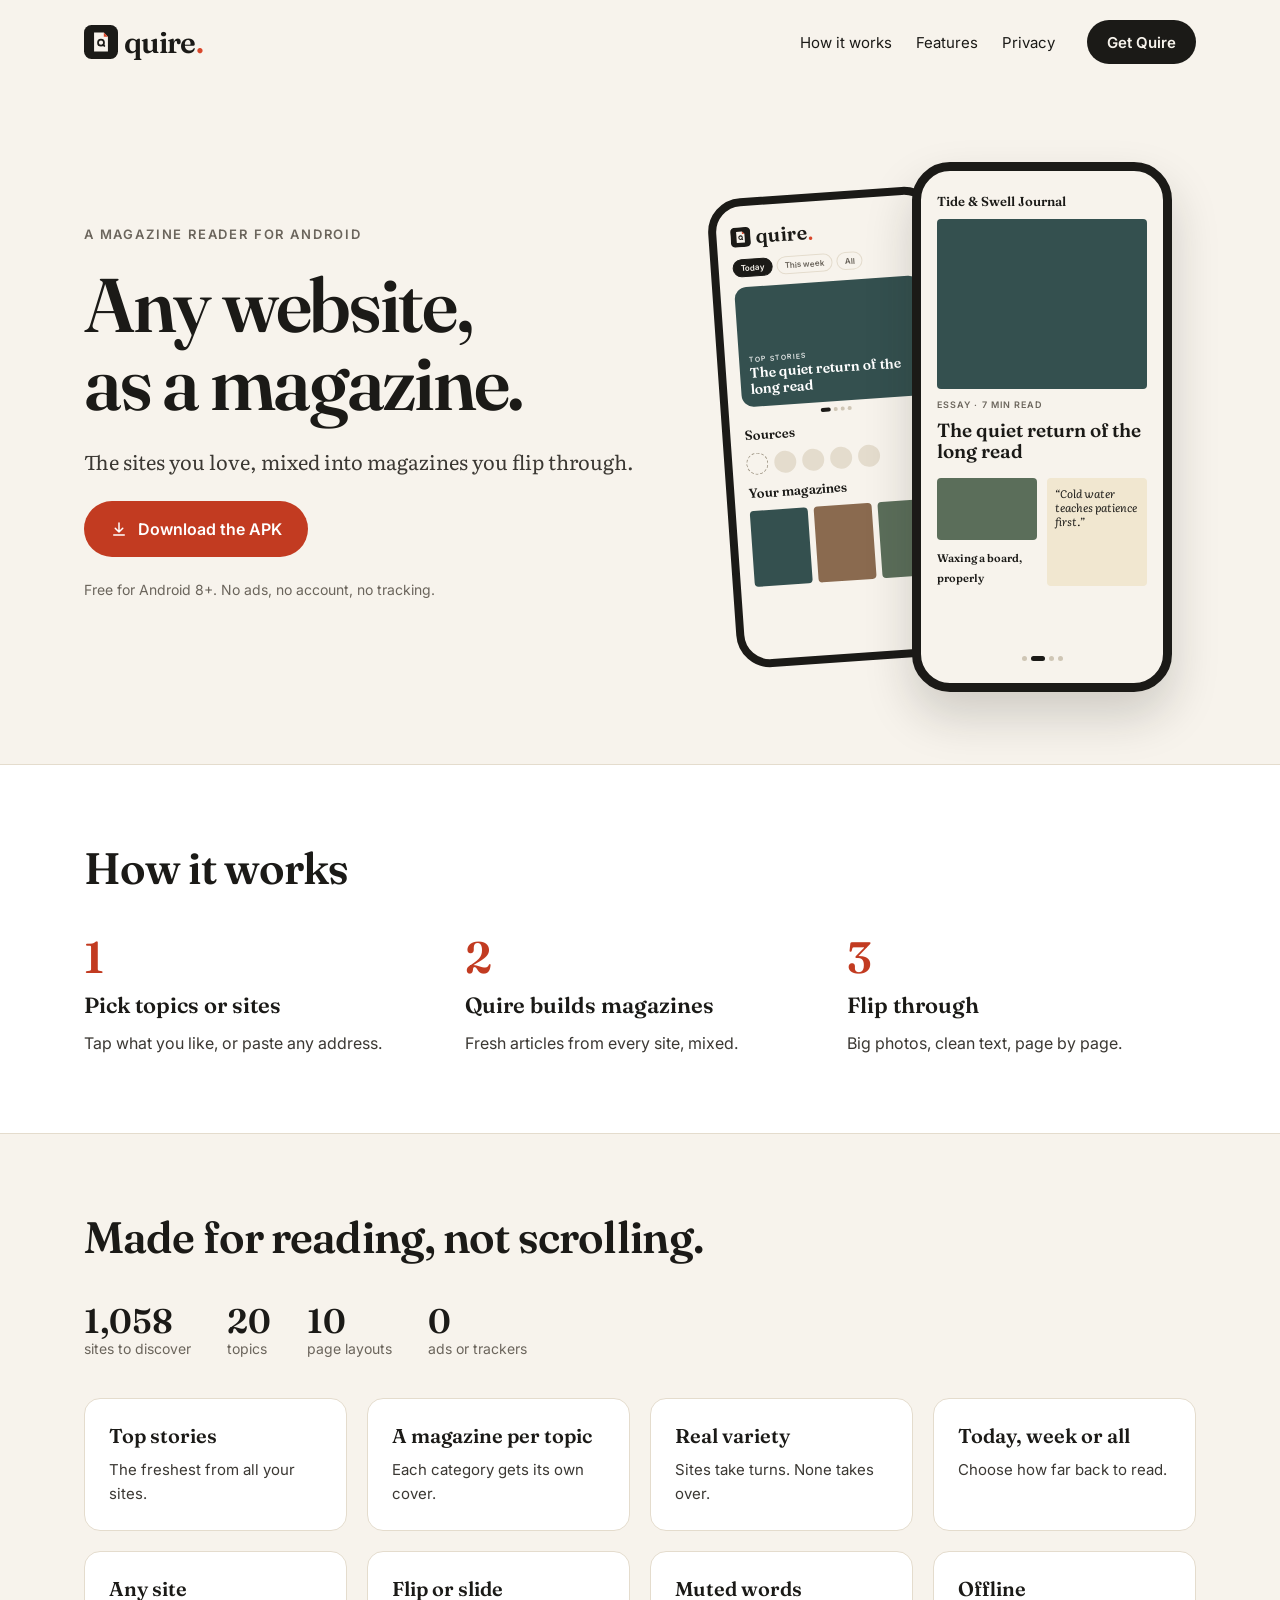
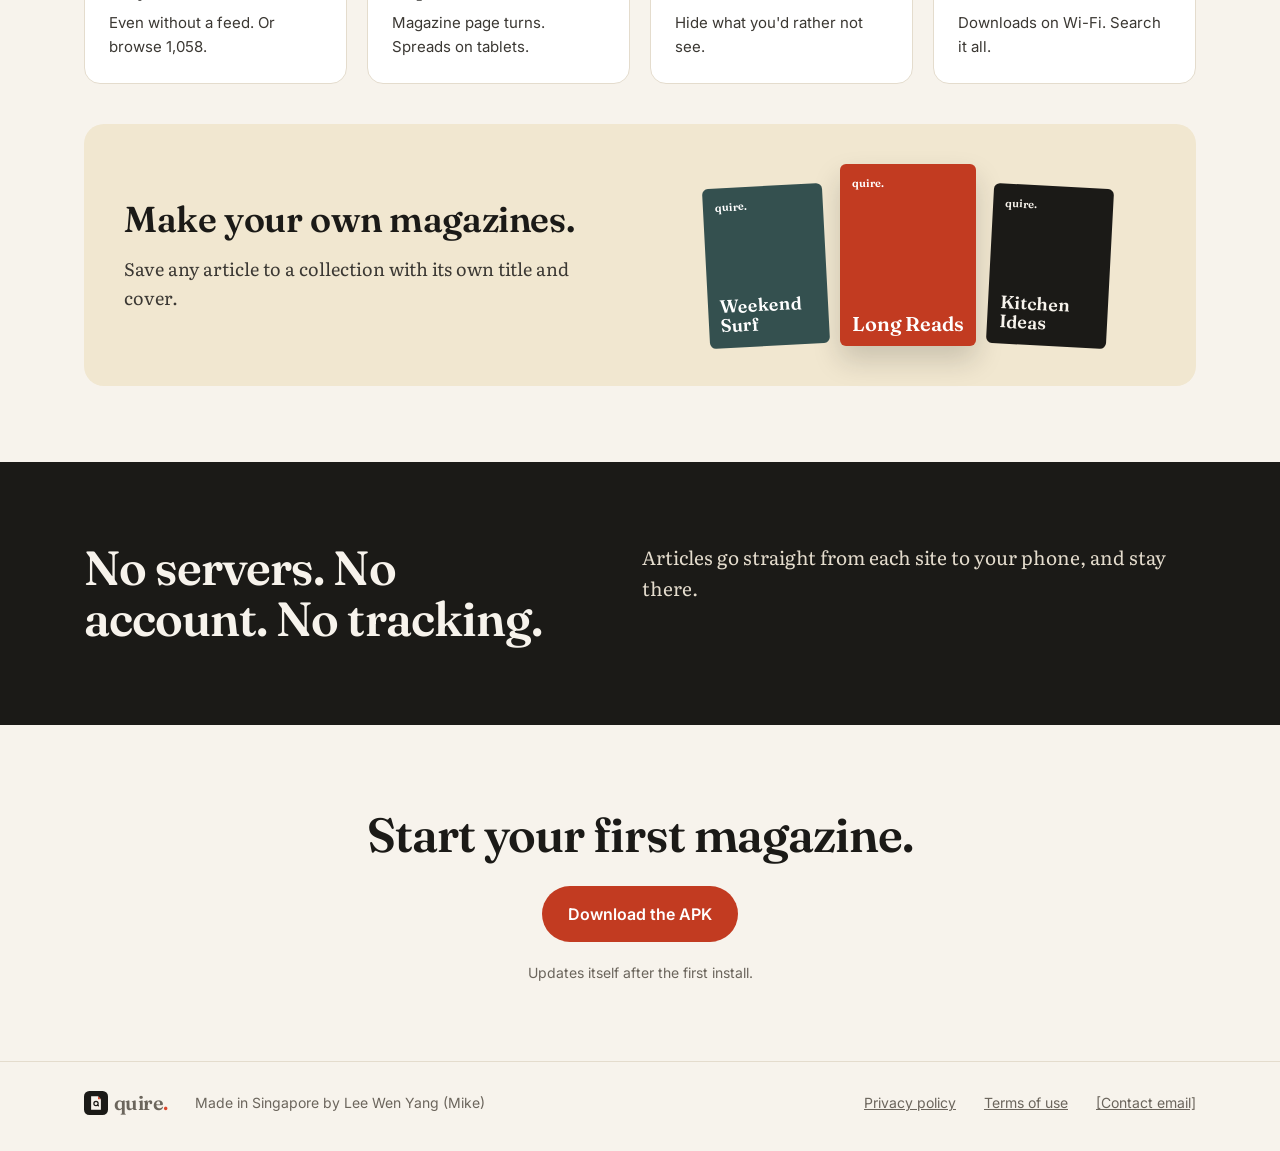
==== commit 862c0c3a: "Landing page: much shorter copy Co-Authored-By: Claude Opus 5.5 <noreply@anthropic.com> Claude-Sessi" ====
--- a/index.html
+++ b/index.html
@@ -163,14 +163,14 @@
     <div class="hero-text">
       <span class="kicker">A MAGAZINE READER FOR ANDROID</span>
       <h1>Any website,<br>as a magazine.</h1>
-      <p class="lede">Pick the topics you like, or paste the address of any site you love. Quire gathers the newest articles, mixes them so no one site takes over, and lays them out as pages you turn: calm, clean, and made for reading.</p>
+      <p class="lede">The sites you love, mixed into magazines you flip through.</p>
       <div class="btns" id="get">
         <a class="btn btn-accent" href="https://github.com/aadvark/Quire-site/releases/latest/download/quire.apk">
           <svg aria-hidden="true" width="18" height="18" viewBox="0 0 24 24" fill="none" stroke="currentColor" stroke-width="2" stroke-linecap="round" stroke-linejoin="round"><path d="M12 4v12M7 11l5 5 5-5M5 20h14"/></svg>
           Download the APK
         </a>
       </div>
-      <span class="small">Free for Android 8.0 and newer. No ads, no account, no tracking.</span>
+      <span class="small">Free for Android 8+. No ads, no account, no tracking.</span>
     </div>
 
     <div class="phones" aria-hidden="true">
@@ -206,21 +206,9 @@
     <div class="wrap section">
       <h2>How it works</h2>
       <div class="steps">
-        <div class="step">
-          <span class="n">1</span>
-          <h3>Pick topics, or bring your own sites</h3>
-          <p>On first open, tap the topics you like and Quire follows good sites in each. Or paste any address: a blog, a news site, a newsletter archive.</p>
-        </div>
-        <div class="step">
-          <span class="n">2</span>
-          <h3>Quire builds your magazines</h3>
-          <p>It finds each site's articles, even without a feed, and mixes them into Top stories and a magazine for every topic you follow.</p>
-        </div>
-        <div class="step">
-          <span class="n">3</span>
-          <h3>Flip through</h3>
-          <p>Big photos, ten page layouts and clean article text. Pages flip up like a magazine, or slide sideways if you prefer.</p>
-        </div>
+        <div class="step"><span class="n">1</span><h3>Pick topics or sites</h3><p>Tap what you like, or paste any address.</p></div>
+        <div class="step"><span class="n">2</span><h3>Quire builds magazines</h3><p>Fresh articles from every site, mixed.</p></div>
+        <div class="step"><span class="n">3</span><h3>Flip through</h3><p>Big photos, clean text, page by page.</p></div>
       </div>
     </div>
   </section>
@@ -228,90 +216,27 @@
   <section class="wrap section" id="features">
     <h2>Made for reading, not scrolling.</h2>
     <div class="stats">
-      <div class="stat"><b>1,058</b><span>hand-checked sites to discover</span></div>
-      <div class="stat"><b>20</b><span>topics, from news to surfing</span></div>
+      <div class="stat"><b>1,058</b><span>sites to discover</span></div>
+      <div class="stat"><b>20</b><span>topics</span></div>
       <div class="stat"><b>10</b><span>page layouts</span></div>
-      <div class="stat"><b>0</b><span>ads, accounts or trackers</span></div>
-    </div>
-
-    <div class="group">
-      <span class="group-h">YOUR FRONT PAGE</span>
-      <div class="grid">
-        <div class="card">
-          <h3>Top stories</h3>
-          <p>Swipe through every fresh article from the last six hours, from all your sites, taking turns so no site crowds the others out.</p>
-        </div>
-        <div class="card">
-          <h3>A magazine for every topic</h3>
-          <p>Each category you follow becomes its own magazine on Home, with its own look. Long-press a cover to see and edit its sites.</p>
-        </div>
-        <div class="card">
-          <h3>Real variety</h3>
-          <p>Issues take one article from every site in turn, in a fresh order each day, so one busy site can't fill your magazine.</p>
-        </div>
-        <div class="card">
-          <h3>Today, This week or All</h3>
-          <p>One switch sets how far back Quire reaches: just today's news, the week's, or everything it still has.</p>
-        </div>
-      </div>
-    </div>
-
-    <div class="group">
-      <span class="group-h">FINDING SITES</span>
-      <div class="grid">
-        <div class="card">
-          <h3>Bring any site</h3>
-          <p>Follow the small sites you actually read, even ones with no RSS feed. Quire reads the site's map or the page itself.</p>
-        </div>
-        <div class="card">
-          <h3>Discover 1,058 sites</h3>
-          <p>Browse 20 topics and ready-made issues, every site checked for a working feed. Tick several and add them in one go.</p>
-        </div>
-        <div class="card">
-          <h3>Share from any app</h3>
-          <p>Share a link to Quire from your browser or any app, then save the article for later or follow the whole site.</p>
-        </div>
-        <div class="card">
-          <h3>Keep sources healthy</h3>
-          <p>Quire flags sites that can't be reached, fixes ones that moved, and lets you remove the rest at once.</p>
-        </div>
-      </div>
-    </div>
-
-    <div class="group">
-      <span class="group-h">READING YOUR WAY</span>
-      <div class="grid three">
-        <div class="card">
-          <h3>A calm reader view</h3>
-          <p>Clean text in a serif made for long reading. Day, Sepia, Dark or System theme, your text size and font. The original is one tap away.</p>
-        </div>
-        <div class="card">
-          <h3>Flip or slide</h3>
-          <p>Pages fold over at the middle like a magazine, or slide sideways. Tablets and unfolded phones show two-page spreads.</p>
-        </div>
-        <div class="card">
-          <h3>Muted words</h3>
-          <p>Add words or phrases you'd rather not see, and articles that mention them are hidden everywhere.</p>
-        </div>
-        <div class="card">
-          <h3>Search everything</h3>
-          <p>Search your saved articles, or every article on your phone.</p>
-        </div>
-        <div class="card">
-          <h3>Read offline</h3>
-          <p>Issues download on Wi-Fi in the background. Choose how long articles are kept, from a week to three months.</p>
-        </div>
-        <div class="card">
-          <h3>Yours to take with you</h3>
-          <p>Import and export your sites as OPML, and back up or restore everything, settings included.</p>
-        </div>
-      </div>
+      <div class="stat"><b>0</b><span>ads or trackers</span></div>
+    </div>
+
+    <div class="grid">
+      <div class="card"><h3>Top stories</h3><p>The freshest from all your sites.</p></div>
+      <div class="card"><h3>A magazine per topic</h3><p>Each category gets its own cover.</p></div>
+      <div class="card"><h3>Real variety</h3><p>Sites take turns. None takes over.</p></div>
+      <div class="card"><h3>Today, week or all</h3><p>Choose how far back to read.</p></div>
+      <div class="card"><h3>Any site</h3><p>Even without a feed. Or browse 1,058.</p></div>
+      <div class="card"><h3>Flip or slide</h3><p>Magazine page turns. Spreads on tablets.</p></div>
+      <div class="card"><h3>Muted words</h3><p>Hide what you'd rather not see.</p></div>
+      <div class="card"><h3>Offline</h3><p>Downloads on Wi-Fi. Search it all.</p></div>
     </div>
 
     <div class="mags">
       <div class="mags-text">
         <h3>Make your own magazines.</h3>
-        <p>Give a collection a title and a cover, from an article's photo, a plain colour or your own picture. Add any article to it, from any source. Rename it, take out several articles at once, or delete it whenever you like.</p>
+        <p>Save any article to a collection with its own title and cover.</p>
       </div>
       <div class="covers" aria-hidden="true">
         <div class="cover" style="background: var(--teal); transform: rotate(-3deg)"><small>quire.</small><b>Weekend Surf</b></div>
@@ -324,7 +249,7 @@
   <section class="dark" id="privacy">
     <div class="wrap privacy">
       <h2>No servers. No account. No tracking.</h2>
-      <p>Quire fetches articles straight from each site to your phone and keeps them there. There's nothing to sign up for and nothing about your reading leaves your device. Every article credits its source and links back to the original.</p>
+      <p>Articles go straight from each site to your phone, and stay there.</p>
     </div>
   </section>
 
@@ -333,7 +258,7 @@
     <div class="btns">
       <a class="btn btn-accent" href="https://github.com/aadvark/Quire-site/releases/latest/download/quire.apk">Download the APK</a>
     </div>
-    <span class="small">Quire checks for new versions itself, so you only install once.</span>
+    <span class="small">Updates itself after the first install.</span>
   </section>
 </main>
 
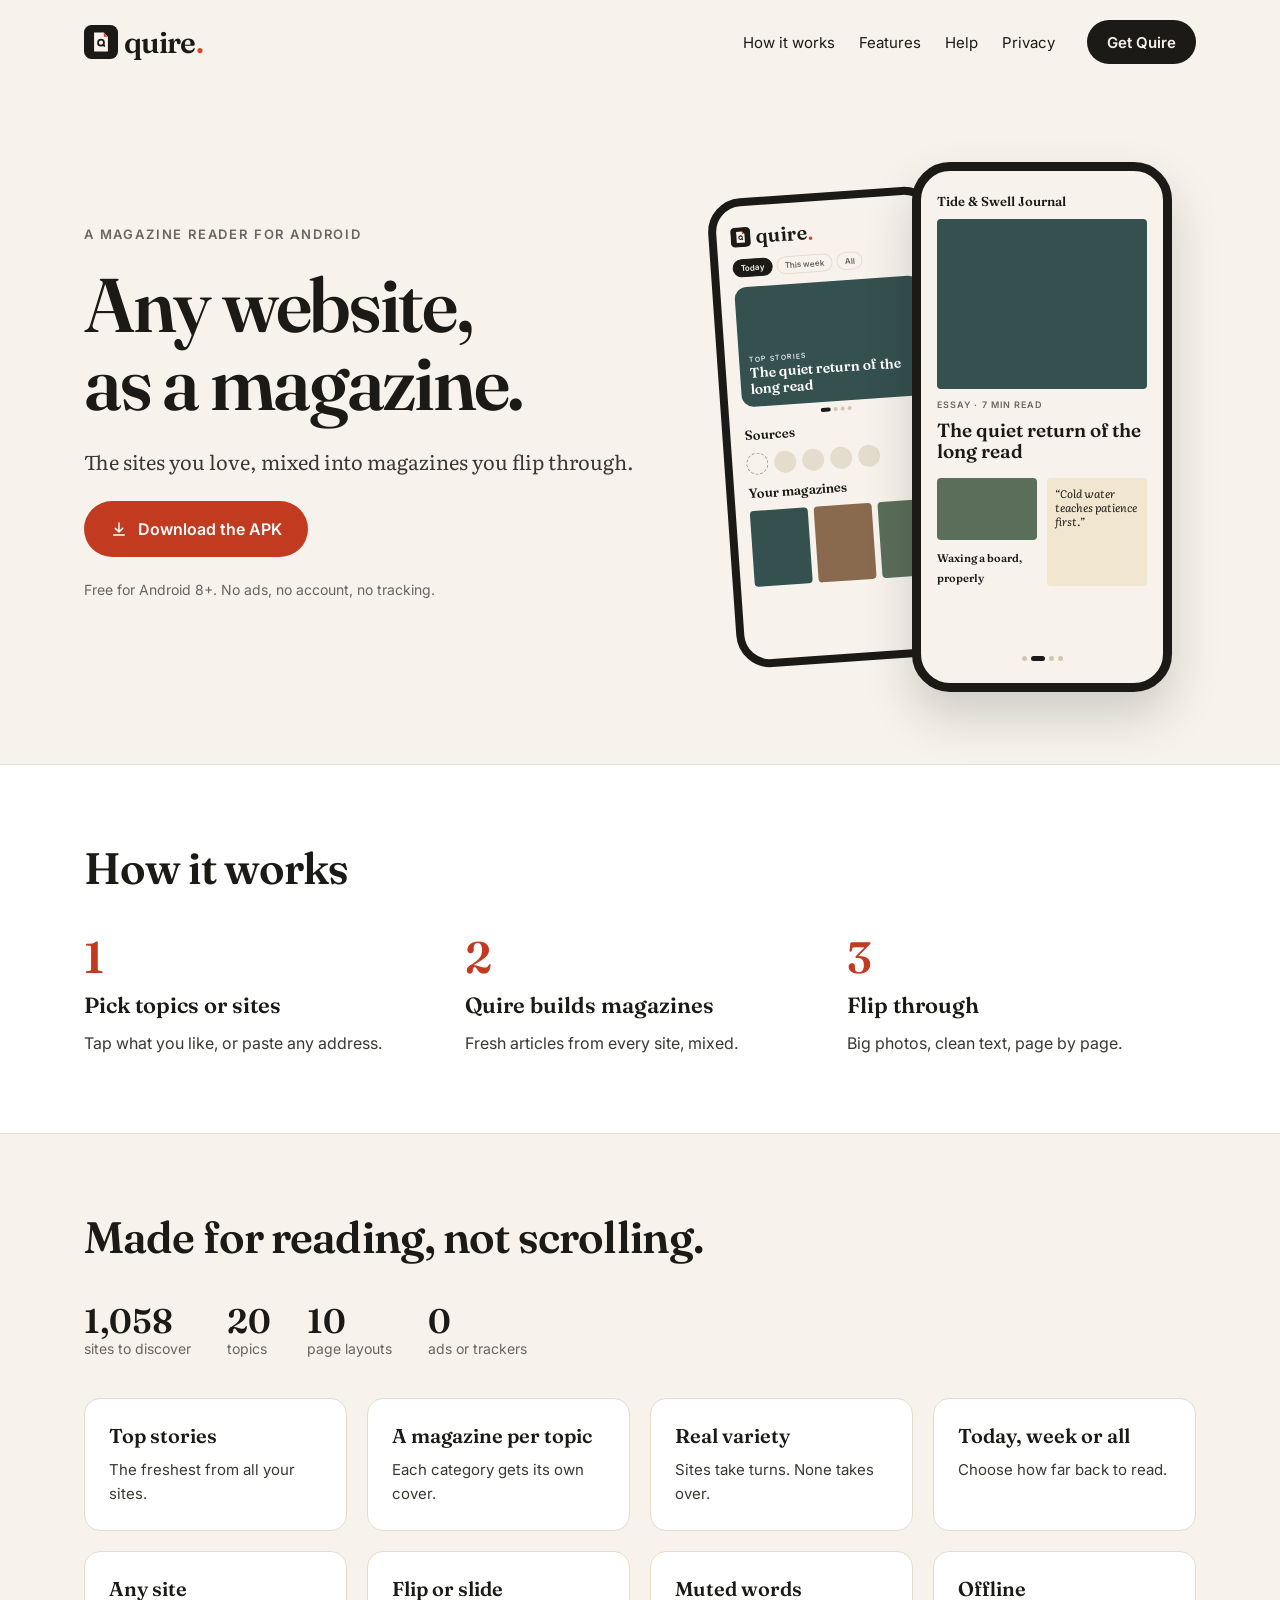
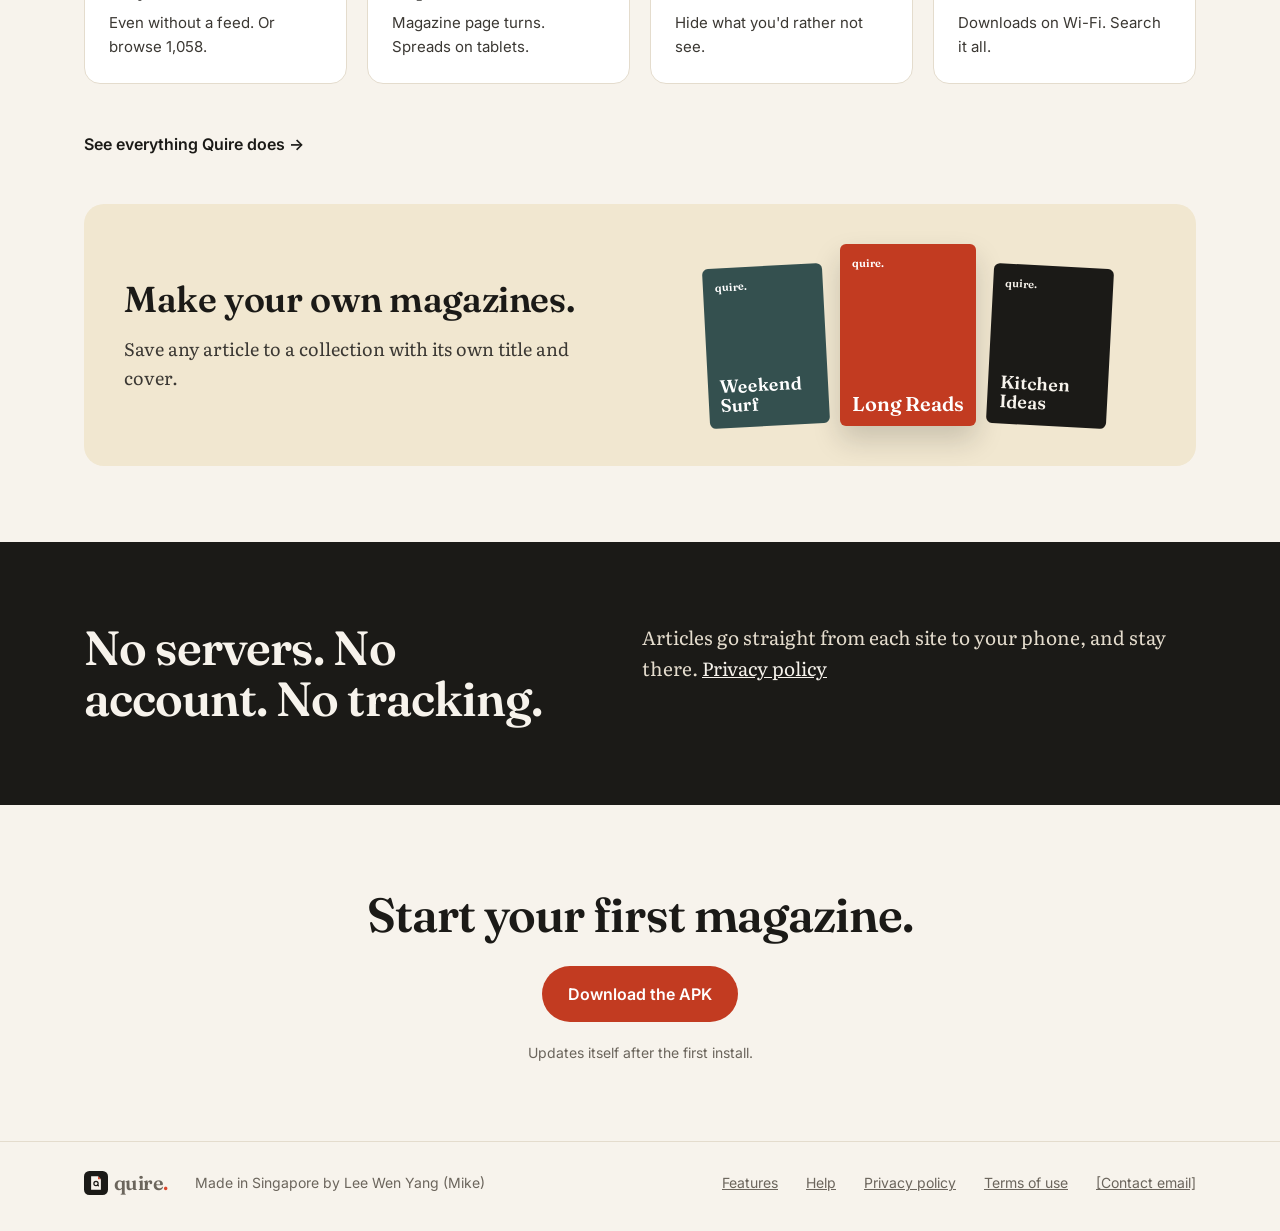
==== commit d5f29a1e: "Site: Features and Help pages, shared header and footer, slide-out menu on phones Co-Authored-By: Cl" ====
--- a/index.html
+++ b/index.html
@@ -12,151 +12,36 @@
 <link rel="preconnect" href="https://fonts.googleapis.com">
 <link rel="preconnect" href="https://fonts.gstatic.com" crossorigin>
 <link rel="stylesheet" href="https://fonts.googleapis.com/css2?family=Fraunces:opsz,wght@9..144,600&family=Literata:ital,opsz,wght@0,7..72,400;1,7..72,400&family=Inter:wght@400;500;600&display=swap">
-<style>
-  :root {
-    --paper: #F7F3EC; --ink: #1B1A17; --muted: #6B655C; --body: #3B3833;
-    --rule: #E4DCCD; --sepia: #F1E7D0; --card: #FFFFFF;
-    --accent: #C23B21; --teal: #34504F; --moss: #5B6E5A; --clay: #8A6A4F;
-    --display: "Fraunces", Georgia, serif; --serif: "Literata", Georgia, serif;
-    --sans: "Inter", system-ui, sans-serif;
-  }
-  * { box-sizing: border-box; }
-  body { margin: 0; background: var(--paper); color: var(--ink); font-family: var(--sans); -webkit-font-smoothing: antialiased; }
-  a { color: var(--ink); }
-  a:hover { color: var(--accent); }
-  a:focus-visible { outline: 3px solid var(--accent); outline-offset: 3px; border-radius: 4px; }
-  h1, h2, h3 { font-family: var(--display); font-weight: 600; margin: 0; }
-  p { margin: 0; }
-  .wrap { max-width: 1160px; margin: 0 auto; padding: 0 24px; }
-  .sr-only { position: absolute; width: 1px; height: 1px; overflow: hidden; clip: rect(0 0 0 0); }
-
-  /* Header */
-  .top { display: flex; flex-wrap: wrap; align-items: center; gap: 8px 32px; padding-top: 20px; padding-bottom: 20px; }
-  .logo { display: inline-flex; align-items: center; gap: 6px; font-family: var(--display); font-weight: 600; font-size: 30px; letter-spacing: -0.03em; text-decoration: none; flex-grow: 1; }
-  .dot { color: #D9472B; }
-  .top nav { display: flex; flex-wrap: wrap; gap: 0 24px; font-size: 15px; }
-  .top nav a { text-decoration: none; padding: 12px 0; }
-
-  /* Buttons */
-  .btn { display: inline-flex; align-items: center; gap: 10px; height: 56px; padding: 0 26px; border-radius: 28px; font-weight: 600; font-size: 16px; text-decoration: none; }
-  .btn-sm { height: 44px; padding: 0 20px; font-size: 15px; }
-  .btn-ink { background: var(--ink); color: var(--paper); }
-  .btn-ink:hover { color: var(--paper); background: #000; }
-  .btn-accent { background: var(--accent); color: #fff; }
-  .btn-accent:hover { color: #fff; background: #A93219; }
-  .btn-line { border: 1.5px solid var(--ink); }
-  .btns { display: flex; flex-wrap: wrap; gap: 12px; }
-
-  /* Hero */
-  .hero { display: flex; flex-wrap: wrap; align-items: center; gap: 56px; padding-top: 48px; padding-bottom: 72px; }
-  .hero-text { flex: 1 1 440px; display: flex; flex-direction: column; gap: 24px; }
-  .kicker { font-size: 13px; font-weight: 600; letter-spacing: 0.14em; color: var(--muted); }
-  .hero h1 { font-size: clamp(44px, 7vw, 76px); line-height: 1.02; letter-spacing: -0.03em; }
-  .lede { font-family: var(--serif); font-size: 20px; line-height: 1.55; color: var(--body); max-width: 32em; }
-  .small { font-size: 14px; color: var(--muted); }
-
-  /* Phones */
-  .phones { flex: 1 1 380px; display: flex; justify-content: center; align-items: flex-end; min-height: 560px; }
-  .phone { box-sizing: border-box; border: 8px solid var(--ink); background: var(--paper); display: flex; flex-direction: column; gap: 10px; }
-  .phone-back { width: 230px; height: 470px; border-radius: 34px; padding: 18px 14px; margin-right: -40px; margin-bottom: 30px; transform: rotate(-4deg); }
-  .phone-front { width: 260px; height: 530px; border-radius: 38px; border-width: 9px; padding: 22px 16px; position: relative; box-shadow: 0 24px 48px rgba(27,26,23,0.18); }
-  .p-logo { font-family: var(--display); font-weight: 600; font-size: 20px; }
-  .p-cover { height: 120px; border-radius: 12px; background: var(--teal); padding: 10px; display: flex; align-items: flex-end; color: #fff; font-family: var(--display); font-weight: 600; font-size: 14px; line-height: 1.1; }
-  .p-label { font-family: var(--display); font-weight: 600; font-size: 13px; }
-  .p-mags { display: grid; grid-template-columns: repeat(3, minmax(0,1fr)); gap: 6px; }
-  .p-mags span { height: 76px; border-radius: 4px; }
-  .p-row { height: 30px; border-radius: 8px; background: var(--card); border: 1px solid var(--rule); }
-  .p-hero { height: 170px; border-radius: 4px; background: var(--teal); }
-  .p-kick { font-size: 9px; font-weight: 600; letter-spacing: 0.12em; color: var(--muted); }
-  .p-title { font-family: var(--display); font-weight: 600; font-size: 19px; line-height: 1.1; }
-  .p-tiles { display: grid; grid-template-columns: repeat(2, minmax(0,1fr)); gap: 10px; margin-top: 6px; }
-  .p-tile-img { height: 62px; border-radius: 4px; background: var(--moss); margin-bottom: 6px; }
-  .p-tile-t { font-family: var(--display); font-weight: 600; font-size: 11px; line-height: 1.2; }
-  .p-quote { border-radius: 4px; background: var(--sepia); padding: 8px; font-family: var(--serif); font-style: italic; font-size: 11px; line-height: 1.3; }
-  .p-dots { margin-top: auto; display: flex; justify-content: center; gap: 4px; }
-  .p-dots span { width: 5px; height: 5px; border-radius: 3px; background: #CFC6B5; }
-  .p-dots span.on { width: 14px; background: var(--ink); }
-
-  /* Sections */
-  .band { background: var(--card); border-top: 1px solid var(--rule); border-bottom: 1px solid var(--rule); }
-  .section { padding-top: 76px; padding-bottom: 76px; display: flex; flex-direction: column; gap: 40px; }
-  .section h2 { font-size: clamp(32px, 4vw, 44px); letter-spacing: -0.02em; }
-  .steps, .cards { display: flex; flex-wrap: wrap; gap: 32px; }
-  .step { flex: 1 1 260px; display: flex; flex-direction: column; gap: 12px; }
-  .step .n { font-family: var(--display); font-weight: 600; font-size: 44px; color: var(--accent); line-height: 1; }
-  .step h3, .card h3 { font-size: 22px; }
-  .step p, .card p { font-size: 16px; line-height: 1.6; color: var(--body); }
-  .cards { gap: 20px; }
-  .card { flex: 1 1 300px; padding: 28px; border-radius: 16px; background: var(--card); border: 1px solid var(--rule); display: flex; flex-direction: column; gap: 10px; }
-  .grid { display: grid; grid-template-columns: repeat(auto-fill, minmax(260px, 1fr)); gap: 20px; }
-  .grid.three { grid-template-columns: repeat(auto-fill, minmax(300px, 1fr)); }
-  @media (min-width: 1000px) { .grid.three { grid-template-columns: repeat(3, 1fr); } }
-  .grid .card { padding: 24px; }
-  .grid .card h3 { font-size: 20px; }
-  .grid .card p { font-size: 15px; }
-  .group { display: flex; flex-direction: column; gap: 18px; }
-  .group-h { font-size: 13px; font-weight: 600; letter-spacing: 0.14em; color: var(--muted); }
-  .stats { display: flex; flex-wrap: wrap; gap: 12px 36px; }
-  .stat b { display: block; font-family: var(--display); font-weight: 600; font-size: 34px; line-height: 1; color: var(--ink); }
-  .stat span { font-size: 14px; color: var(--muted); }
-  .p-head { display: flex; align-items: center; gap: 5px; }
-  .p-chips { display: flex; gap: 4px; }
-  .p-chips span { font-size: 8px; font-weight: 600; padding: 3px 7px; border-radius: 10px; border: 1px solid var(--rule); color: var(--muted); }
-  .p-chips span.on { background: var(--ink); border-color: var(--ink); color: var(--paper); }
-  .p-cover small { display: block; font-family: var(--sans); font-size: 7px; letter-spacing: 0.12em; opacity: 0.85; margin-bottom: 3px; }
-  .p-cover-dots { display: flex; justify-content: center; gap: 3px; margin-top: -4px; }
-  .p-cover-dots span { width: 4px; height: 4px; border-radius: 2px; background: #CFC6B5; }
-  .p-cover-dots span.on { width: 10px; background: var(--ink); }
-  .p-srcs { display: flex; gap: 6px; }
-  .p-srcs span { width: 22px; height: 22px; border-radius: 11px; background: var(--rule); }
-  .p-srcs span:first-child { border: 1.5px dashed #A79E8E; background: none; }
-
-  .mags { display: flex; flex-wrap: wrap; align-items: center; gap: 40px; padding: 40px; border-radius: 20px; background: var(--sepia); }
-  .mags-text { flex: 1 1 340px; display: flex; flex-direction: column; gap: 14px; }
-  .mags-text h3 { font-size: clamp(28px, 3vw, 36px); letter-spacing: -0.01em; }
-  .mags-text p { font-family: var(--serif); font-size: 18px; line-height: 1.6; color: var(--body); }
-  .covers { flex: 1 1 340px; display: flex; gap: 14px; justify-content: center; align-items: flex-end; }
-  .cover { width: 120px; height: 160px; border-radius: 6px; padding: 12px; display: flex; flex-direction: column; justify-content: space-between; color: #fff; font-family: var(--display); font-weight: 600; }
-  .cover small { font-size: 11px; }
-  .cover b { font-size: 18px; line-height: 1.05; font-weight: 600; }
-  .cover.mid { width: 136px; height: 182px; box-shadow: 0 14px 28px rgba(27,26,23,0.18); }
-  .cover.mid b { font-size: 20px; }
-
-  .dark { background: var(--ink); color: var(--paper); }
-  .privacy { padding-top: 80px; padding-bottom: 80px; display: flex; flex-wrap: wrap; gap: 32px 64px; align-items: flex-start; }
-  .privacy h2 { flex: 1 1 320px; font-size: clamp(32px, 4vw, 48px); line-height: 1.08; letter-spacing: -0.02em; }
-  .privacy p { flex: 1 1 380px; font-family: var(--serif); font-size: 19px; line-height: 1.65; color: var(--rule); }
-
-  .cta { padding-top: 80px; padding-bottom: 80px; display: flex; flex-direction: column; align-items: center; gap: 22px; text-align: center; }
-  .cta h2 { font-size: clamp(32px, 4vw, 48px); letter-spacing: -0.02em; }
-  .cta .btns { justify-content: center; }
-
-  footer { border-top: 1px solid var(--rule); }
-  .foot { padding-top: 28px; padding-bottom: 36px; display: flex; flex-wrap: wrap; gap: 12px 28px; align-items: center; font-size: 14px; color: var(--muted); }
-  .foot .logo { font-size: 20px; flex-grow: 0; }
-  .foot .by { flex-grow: 1; }
-  .foot a { color: var(--muted); }
-
-  @media (max-width: 640px) {
-    .phones { min-height: 0; flex-basis: 100%; }
-    .phone-back { display: none; }
-    .mags { padding: 28px 20px; }
-    .cover { width: 96px; height: 128px; } .cover.mid { width: 108px; height: 146px; }
-    .cover b, .cover.mid b { font-size: 15px; }
-  }
-</style>
+<link rel="stylesheet" href="style.css">
 </head>
 <body>
 
 <header class="wrap top">
   <a class="logo" href="./"><svg aria-hidden="true" width="34" height="34" viewBox="0 0 108 108"><rect width="108" height="108" rx="24" fill="#1B1A17"/><path d="M32 24 H63 L76 37 V84 H32 Z" fill="#F7F3EC"/><path d="M63 24 V37 H76 Z" fill="#D9472B"/><circle cx="54" cy="56" r="9.5" fill="none" stroke="#1B1A17" stroke-width="5.5"/><path d="M60.9 62.9 L64.5 66.5" stroke="#1B1A17" stroke-width="6" stroke-linecap="round"/></svg><span>quire<span class="dot">.</span></span></a>
   <nav aria-label="Main">
-    <a href="#how">How it works</a>
-    <a href="#features">Features</a>
-    <a href="#privacy">Privacy</a>
+    <a href="./#how">How it works</a>
+    <a href="features.html">Features</a>
+    <a href="help.html">Help</a>
+    <a href="privacy.html">Privacy</a>
   </nav>
-  <a class="btn btn-sm btn-ink" href="#get">Get Quire</a>
+  <a class="btn btn-sm btn-ink get" href="./#get">Get Quire</a>
+  <button class="menu-btn" type="button" aria-label="Menu" aria-expanded="false" aria-controls="drawer"><svg aria-hidden="true" width="24" height="24" viewBox="0 0 24 24" fill="none" stroke="currentColor" stroke-width="2" stroke-linecap="round"><path d="M4 7h16M4 12h16M4 17h16"/></svg></button>
 </header>
+<div class="scrim"></div>
+<aside class="drawer" id="drawer" aria-label="Menu">
+  <div class="drawer-head">
+    <a class="logo" href="./"><svg aria-hidden="true" width="28" height="28" viewBox="0 0 108 108"><rect width="108" height="108" rx="24" fill="#1B1A17"/><path d="M32 24 H63 L76 37 V84 H32 Z" fill="#F7F3EC"/><path d="M63 24 V37 H76 Z" fill="#D9472B"/><circle cx="54" cy="56" r="9.5" fill="none" stroke="#1B1A17" stroke-width="5.5"/><path d="M60.9 62.9 L64.5 66.5" stroke="#1B1A17" stroke-width="6" stroke-linecap="round"/></svg><span>quire<span class="dot">.</span></span></a>
+    <button type="button" aria-label="Close menu"><svg aria-hidden="true" width="24" height="24" viewBox="0 0 24 24" fill="none" stroke="currentColor" stroke-width="2" stroke-linecap="round"><path d="M6 6l12 12M18 6L6 18"/></svg></button>
+  </div>
+  <nav aria-label="Menu">
+    <a href="./#how">How it works</a>
+    <a href="features.html">Features</a>
+    <a href="help.html">Help</a>
+    <a href="privacy.html">Privacy</a>
+  </nav>
+  <a class="btn btn-accent" href="https://github.com/aadvark/Quire-site/releases/latest/download/quire.apk">Download the APK</a>
+  <span class="small">Free for Android 8+</span>
+</aside>
 
 <main>
   <section class="wrap hero">
@@ -232,6 +117,7 @@
       <div class="card"><h3>Muted words</h3><p>Hide what you'd rather not see.</p></div>
       <div class="card"><h3>Offline</h3><p>Downloads on Wi-Fi. Search it all.</p></div>
     </div>
+    <a class="more" href="features.html">See everything Quire does</a>
 
     <div class="mags">
       <div class="mags-text">
@@ -249,7 +135,7 @@
   <section class="dark" id="privacy">
     <div class="wrap privacy">
       <h2>No servers. No account. No tracking.</h2>
-      <p>Articles go straight from each site to your phone, and stay there.</p>
+      <p>Articles go straight from each site to your phone, and stay there. <a href="privacy.html" style="color: var(--paper)">Privacy policy</a></p>
     </div>
   </section>
 
@@ -266,11 +152,14 @@
   <div class="wrap foot">
     <span class="logo"><svg aria-hidden="true" width="24" height="24" viewBox="0 0 108 108"><rect width="108" height="108" rx="24" fill="#1B1A17"/><path d="M32 24 H63 L76 37 V84 H32 Z" fill="#F7F3EC"/><path d="M63 24 V37 H76 Z" fill="#D9472B"/><circle cx="54" cy="56" r="9.5" fill="none" stroke="#1B1A17" stroke-width="5.5"/><path d="M60.9 62.9 L64.5 66.5" stroke="#1B1A17" stroke-width="6" stroke-linecap="round"/></svg><span>quire<span class="dot">.</span></span></span>
     <span class="by">Made in Singapore by Lee Wen Yang (Mike)</span>
+    <a href="features.html">Features</a>
+    <a href="help.html">Help</a>
     <a href="privacy.html">Privacy policy</a>
     <a href="#">Terms of use</a>
     <a href="#">[Contact email]</a>
   </div>
 </footer>
+<script src="site.js"></script>
 
 </body>
 </html>
--- a/style.css
+++ b/style.css
@@ -0,0 +1,196 @@
+  :root {
+    --paper: #F7F3EC; --ink: #1B1A17; --muted: #6B655C; --body: #3B3833;
+    --rule: #E4DCCD; --sepia: #F1E7D0; --card: #FFFFFF;
+    --accent: #C23B21; --teal: #34504F; --moss: #5B6E5A; --clay: #8A6A4F;
+    --display: "Fraunces", Georgia, serif; --serif: "Literata", Georgia, serif;
+    --sans: "Inter", system-ui, sans-serif;
+  }
+  * { box-sizing: border-box; }
+  body { margin: 0; background: var(--paper); color: var(--ink); font-family: var(--sans); -webkit-font-smoothing: antialiased; }
+  a { color: var(--ink); }
+  a:hover { color: var(--accent); }
+  a:focus-visible { outline: 3px solid var(--accent); outline-offset: 3px; border-radius: 4px; }
+  h1, h2, h3 { font-family: var(--display); font-weight: 600; margin: 0; }
+  p { margin: 0; }
+  .wrap { max-width: 1160px; margin: 0 auto; padding: 0 24px; }
+  .sr-only { position: absolute; width: 1px; height: 1px; overflow: hidden; clip: rect(0 0 0 0); }
+
+  /* Header */
+  .top { display: flex; flex-wrap: wrap; align-items: center; gap: 8px 32px; padding-top: 20px; padding-bottom: 20px; }
+  .logo { display: inline-flex; align-items: center; gap: 6px; font-family: var(--display); font-weight: 600; font-size: 30px; letter-spacing: -0.03em; text-decoration: none; flex-grow: 1; }
+  .dot { color: #D9472B; }
+  .top nav { display: flex; flex-wrap: wrap; gap: 0 24px; font-size: 15px; }
+  .top nav a { text-decoration: none; padding: 12px 0; }
+
+  /* Buttons */
+  .btn { display: inline-flex; align-items: center; gap: 10px; height: 56px; padding: 0 26px; border-radius: 28px; font-weight: 600; font-size: 16px; text-decoration: none; }
+  .btn-sm { height: 44px; padding: 0 20px; font-size: 15px; }
+  .btn-ink { background: var(--ink); color: var(--paper); }
+  .btn-ink:hover { color: var(--paper); background: #000; }
+  .btn-accent { background: var(--accent); color: #fff; }
+  .btn-accent:hover { color: #fff; background: #A93219; }
+  .btn-line { border: 1.5px solid var(--ink); }
+  .btns { display: flex; flex-wrap: wrap; gap: 12px; }
+
+  /* Hero */
+  .hero { display: flex; flex-wrap: wrap; align-items: center; gap: 56px; padding-top: 48px; padding-bottom: 72px; }
+  .hero-text { flex: 1 1 440px; display: flex; flex-direction: column; gap: 24px; }
+  .kicker { font-size: 13px; font-weight: 600; letter-spacing: 0.14em; color: var(--muted); }
+  .hero h1 { font-size: clamp(44px, 7vw, 76px); line-height: 1.02; letter-spacing: -0.03em; }
+  .lede { font-family: var(--serif); font-size: 20px; line-height: 1.55; color: var(--body); max-width: 32em; }
+  .small { font-size: 14px; color: var(--muted); }
+
+  /* Phones */
+  .phones { flex: 1 1 380px; display: flex; justify-content: center; align-items: flex-end; min-height: 560px; }
+  .phone { box-sizing: border-box; border: 8px solid var(--ink); background: var(--paper); display: flex; flex-direction: column; gap: 10px; }
+  .phone-back { width: 230px; height: 470px; border-radius: 34px; padding: 18px 14px; margin-right: -40px; margin-bottom: 30px; transform: rotate(-4deg); }
+  .phone-front { width: 260px; height: 530px; border-radius: 38px; border-width: 9px; padding: 22px 16px; position: relative; box-shadow: 0 24px 48px rgba(27,26,23,0.18); }
+  .p-logo { font-family: var(--display); font-weight: 600; font-size: 20px; }
+  .p-cover { height: 120px; border-radius: 12px; background: var(--teal); padding: 10px; display: flex; align-items: flex-end; color: #fff; font-family: var(--display); font-weight: 600; font-size: 14px; line-height: 1.1; }
+  .p-label { font-family: var(--display); font-weight: 600; font-size: 13px; }
+  .p-mags { display: grid; grid-template-columns: repeat(3, minmax(0,1fr)); gap: 6px; }
+  .p-mags span { height: 76px; border-radius: 4px; }
+  .p-row { height: 30px; border-radius: 8px; background: var(--card); border: 1px solid var(--rule); }
+  .p-hero { height: 170px; border-radius: 4px; background: var(--teal); }
+  .p-kick { font-size: 9px; font-weight: 600; letter-spacing: 0.12em; color: var(--muted); }
+  .p-title { font-family: var(--display); font-weight: 600; font-size: 19px; line-height: 1.1; }
+  .p-tiles { display: grid; grid-template-columns: repeat(2, minmax(0,1fr)); gap: 10px; margin-top: 6px; }
+  .p-tile-img { height: 62px; border-radius: 4px; background: var(--moss); margin-bottom: 6px; }
+  .p-tile-t { font-family: var(--display); font-weight: 600; font-size: 11px; line-height: 1.2; }
+  .p-quote { border-radius: 4px; background: var(--sepia); padding: 8px; font-family: var(--serif); font-style: italic; font-size: 11px; line-height: 1.3; }
+  .p-dots { margin-top: auto; display: flex; justify-content: center; gap: 4px; }
+  .p-dots span { width: 5px; height: 5px; border-radius: 3px; background: #CFC6B5; }
+  .p-dots span.on { width: 14px; background: var(--ink); }
+
+  /* Sections */
+  .band { background: var(--card); border-top: 1px solid var(--rule); border-bottom: 1px solid var(--rule); }
+  .section { padding-top: 76px; padding-bottom: 76px; display: flex; flex-direction: column; gap: 40px; }
+  .section h2 { font-size: clamp(32px, 4vw, 44px); letter-spacing: -0.02em; }
+  .steps, .cards { display: flex; flex-wrap: wrap; gap: 32px; }
+  .step { flex: 1 1 260px; display: flex; flex-direction: column; gap: 12px; }
+  .step .n { font-family: var(--display); font-weight: 600; font-size: 44px; color: var(--accent); line-height: 1; }
+  .step h3, .card h3 { font-size: 22px; }
+  .step p, .card p { font-size: 16px; line-height: 1.6; color: var(--body); }
+  .cards { gap: 20px; }
+  .card { flex: 1 1 300px; padding: 28px; border-radius: 16px; background: var(--card); border: 1px solid var(--rule); display: flex; flex-direction: column; gap: 10px; }
+  .grid { display: grid; grid-template-columns: repeat(auto-fill, minmax(260px, 1fr)); gap: 20px; }
+  .grid.three { grid-template-columns: repeat(auto-fill, minmax(300px, 1fr)); }
+  @media (min-width: 1000px) { .grid.three { grid-template-columns: repeat(3, 1fr); } }
+  .grid .card { padding: 24px; }
+  .grid .card h3 { font-size: 20px; }
+  .grid .card p { font-size: 15px; }
+  .group { display: flex; flex-direction: column; gap: 18px; }
+  .group-h { font-size: 13px; font-weight: 600; letter-spacing: 0.14em; color: var(--muted); }
+  .stats { display: flex; flex-wrap: wrap; gap: 12px 36px; }
+  .stat b { display: block; font-family: var(--display); font-weight: 600; font-size: 34px; line-height: 1; color: var(--ink); }
+  .stat span { font-size: 14px; color: var(--muted); }
+  .p-head { display: flex; align-items: center; gap: 5px; }
+  .p-chips { display: flex; gap: 4px; }
+  .p-chips span { font-size: 8px; font-weight: 600; padding: 3px 7px; border-radius: 10px; border: 1px solid var(--rule); color: var(--muted); }
+  .p-chips span.on { background: var(--ink); border-color: var(--ink); color: var(--paper); }
+  .p-cover small { display: block; font-family: var(--sans); font-size: 7px; letter-spacing: 0.12em; opacity: 0.85; margin-bottom: 3px; }
+  .p-cover-dots { display: flex; justify-content: center; gap: 3px; margin-top: -4px; }
+  .p-cover-dots span { width: 4px; height: 4px; border-radius: 2px; background: #CFC6B5; }
+  .p-cover-dots span.on { width: 10px; background: var(--ink); }
+  .p-srcs { display: flex; gap: 6px; }
+  .p-srcs span { width: 22px; height: 22px; border-radius: 11px; background: var(--rule); }
+  .p-srcs span:first-child { border: 1.5px dashed #A79E8E; background: none; }
+
+  .mags { display: flex; flex-wrap: wrap; align-items: center; gap: 40px; padding: 40px; border-radius: 20px; background: var(--sepia); }
+  .mags-text { flex: 1 1 340px; display: flex; flex-direction: column; gap: 14px; }
+  .mags-text h3 { font-size: clamp(28px, 3vw, 36px); letter-spacing: -0.01em; }
+  .mags-text p { font-family: var(--serif); font-size: 18px; line-height: 1.6; color: var(--body); }
+  .covers { flex: 1 1 340px; display: flex; gap: 14px; justify-content: center; align-items: flex-end; }
+  .cover { width: 120px; height: 160px; border-radius: 6px; padding: 12px; display: flex; flex-direction: column; justify-content: space-between; color: #fff; font-family: var(--display); font-weight: 600; }
+  .cover small { font-size: 11px; }
+  .cover b { font-size: 18px; line-height: 1.05; font-weight: 600; }
+  .cover.mid { width: 136px; height: 182px; box-shadow: 0 14px 28px rgba(27,26,23,0.18); }
+  .cover.mid b { font-size: 20px; }
+
+  .dark { background: var(--ink); color: var(--paper); }
+  .privacy { padding-top: 80px; padding-bottom: 80px; display: flex; flex-wrap: wrap; gap: 32px 64px; align-items: flex-start; }
+  .privacy h2 { flex: 1 1 320px; font-size: clamp(32px, 4vw, 48px); line-height: 1.08; letter-spacing: -0.02em; }
+  .privacy p { flex: 1 1 380px; font-family: var(--serif); font-size: 19px; line-height: 1.65; color: var(--rule); }
+
+  .cta { padding-top: 80px; padding-bottom: 80px; display: flex; flex-direction: column; align-items: center; gap: 22px; text-align: center; }
+  .cta h2 { font-size: clamp(32px, 4vw, 48px); letter-spacing: -0.02em; }
+  .cta .btns { justify-content: center; }
+
+  footer { border-top: 1px solid var(--rule); }
+  .foot { padding-top: 28px; padding-bottom: 36px; display: flex; flex-wrap: wrap; gap: 12px 28px; align-items: center; font-size: 14px; color: var(--muted); }
+  .foot .logo { font-size: 20px; flex-grow: 0; }
+  .foot .by { flex-grow: 1; }
+  .foot a { color: var(--muted); }
+
+  @media (max-width: 640px) {
+    .phones { min-height: 0; flex-basis: 100%; }
+    .phone-back { display: none; }
+    .mags { padding: 28px 20px; }
+    .cover { width: 96px; height: 128px; } .cover.mid { width: 108px; height: 146px; }
+    .cover b, .cover.mid b { font-size: 15px; }
+  }
+
+/* Navigation: links in the header on wide screens, a drawer from the right on phones */
+.top nav a[aria-current="page"] { color: var(--accent); }
+.menu-btn { display: none; width: 48px; height: 48px; margin-right: -12px; border: 0; background: none; color: var(--ink); border-radius: 24px; cursor: pointer; align-items: center; justify-content: center; }
+.menu-btn:focus-visible, .drawer button:focus-visible { outline: 3px solid var(--accent); outline-offset: 2px; }
+.scrim { position: fixed; inset: 0; background: rgba(27,26,23,0.4); opacity: 0; pointer-events: none; transition: opacity .25s ease; z-index: 20; }
+.drawer { position: fixed; top: 0; right: 0; bottom: 0; width: min(320px, 86vw); background: var(--paper); box-shadow: -16px 0 40px rgba(27,26,23,0.18); transform: translateX(100%); transition: transform .3s cubic-bezier(.2,.8,.2,1); z-index: 21; display: flex; flex-direction: column; padding: 12px 24px 28px; overflow-y: auto; visibility: hidden; }
+.drawer-head { display: flex; align-items: center; justify-content: space-between; height: 64px; }
+.drawer-head .logo { font-size: 24px; flex-grow: 0; }
+.drawer-head button { width: 48px; height: 48px; margin-right: -12px; border: 0; background: none; color: var(--ink); border-radius: 24px; cursor: pointer; display: flex; align-items: center; justify-content: center; }
+.drawer nav { display: flex; flex-direction: column; margin: 12px 0 28px; }
+.drawer nav a { font-family: var(--display); font-weight: 600; font-size: 26px; text-decoration: none; padding: 12px 0; border-bottom: 1px solid var(--rule); }
+.drawer nav a[aria-current="page"] { color: var(--accent); }
+.drawer .btn { justify-content: center; }
+.drawer .small { margin-top: 12px; text-align: center; }
+body.menu-open { overflow: hidden; }
+body.menu-open .scrim { opacity: 1; pointer-events: auto; }
+body.menu-open .drawer { transform: none; visibility: visible; }
+@media (prefers-reduced-motion: reduce) { .drawer, .scrim { transition: none; } }
+@media (max-width: 760px) {
+  .top { flex-wrap: nowrap; padding-top: 8px; padding-bottom: 8px; }
+  .top nav, .top .get { display: none; }
+  .menu-btn { display: inline-flex; }
+}
+@media (min-width: 761px) { .drawer, .scrim { display: none; } }
+
+.more { font-weight: 600; font-size: 16px; text-decoration: none; align-self: flex-start; padding: 10px 0; }
+.more::after { content: " →"; }
+
+/* Inner pages */
+.page-hero { padding-top: 40px; padding-bottom: 48px; display: flex; flex-direction: column; gap: 16px; }
+.page-hero h1 { font-size: clamp(40px, 6vw, 64px); line-height: 1.04; letter-spacing: -0.03em; }
+.toc { position: sticky; top: 0; z-index: 5; background: var(--paper); border-bottom: 1px solid var(--rule); }
+.toc .wrap { display: flex; gap: 8px; overflow-x: auto; padding-top: 10px; padding-bottom: 10px; scrollbar-width: none; }
+.toc .wrap::-webkit-scrollbar { display: none; }
+.toc a { flex: none; font-size: 14px; font-weight: 500; text-decoration: none; padding: 8px 14px; border-radius: 18px; border: 1px solid var(--rule); background: var(--card); }
+.toc a:hover { border-color: var(--ink); color: var(--ink); }
+
+.feat { padding-top: 64px; padding-bottom: 64px; display: flex; flex-wrap: wrap; gap: 32px 64px; scroll-margin-top: 56px; }
+.feat-intro { flex: 1 1 300px; display: flex; flex-direction: column; gap: 14px; }
+.feat-intro .kicker { color: var(--accent); }
+.feat-intro h2 { font-size: clamp(30px, 3.6vw, 40px); line-height: 1.1; letter-spacing: -0.02em; }
+.feat-intro p { font-family: var(--serif); font-size: 18px; line-height: 1.6; color: var(--body); }
+.points { flex: 1.4 1 420px; display: grid; grid-template-columns: repeat(auto-fill, minmax(240px, 1fr)); gap: 28px 32px; align-content: start; }
+.point { display: flex; flex-direction: column; gap: 6px; padding-top: 16px; border-top: 2px solid var(--ink); }
+.point h3 { font-size: 19px; }
+.point p { font-size: 15px; line-height: 1.6; color: var(--body); }
+
+.faq { padding-top: 8px; padding-bottom: 72px; display: flex; flex-direction: column; gap: 48px; max-width: 820px; }
+.faq-group { display: flex; flex-direction: column; }
+.faq-group h2 { font-size: 26px; margin-bottom: 8px; }
+.faq details { border-bottom: 1px solid var(--rule); }
+.faq summary { list-style: none; cursor: pointer; display: flex; justify-content: space-between; align-items: center; gap: 16px; padding: 18px 0; font-weight: 600; font-size: 17px; }
+.faq summary::-webkit-details-marker { display: none; }
+.faq summary::after { content: "+"; font-family: var(--display); font-size: 26px; line-height: 1; color: var(--muted); transition: transform .2s; }
+.faq details[open] summary::after { transform: rotate(45deg); }
+.faq summary:focus-visible { outline: 3px solid var(--accent); outline-offset: 2px; border-radius: 4px; }
+.faq .a { padding: 0 0 20px; font-family: var(--serif); font-size: 17px; line-height: 1.65; color: var(--body); display: flex; flex-direction: column; gap: 10px; }
+.faq .a ol { margin: 0; padding-left: 22px; }
+
+.prose { max-width: 40em; padding-top: 16px; padding-bottom: 80px; font-family: var(--serif); font-size: 18px; line-height: 1.65; color: var(--body); }
+.prose h2 { font-size: 24px; color: var(--ink); margin: 36px 0 8px; }
+.prose p + p { margin-top: 12px; }
+.prose a { color: var(--accent); }
+.note { font-family: var(--sans); font-size: 14px; color: var(--muted); }
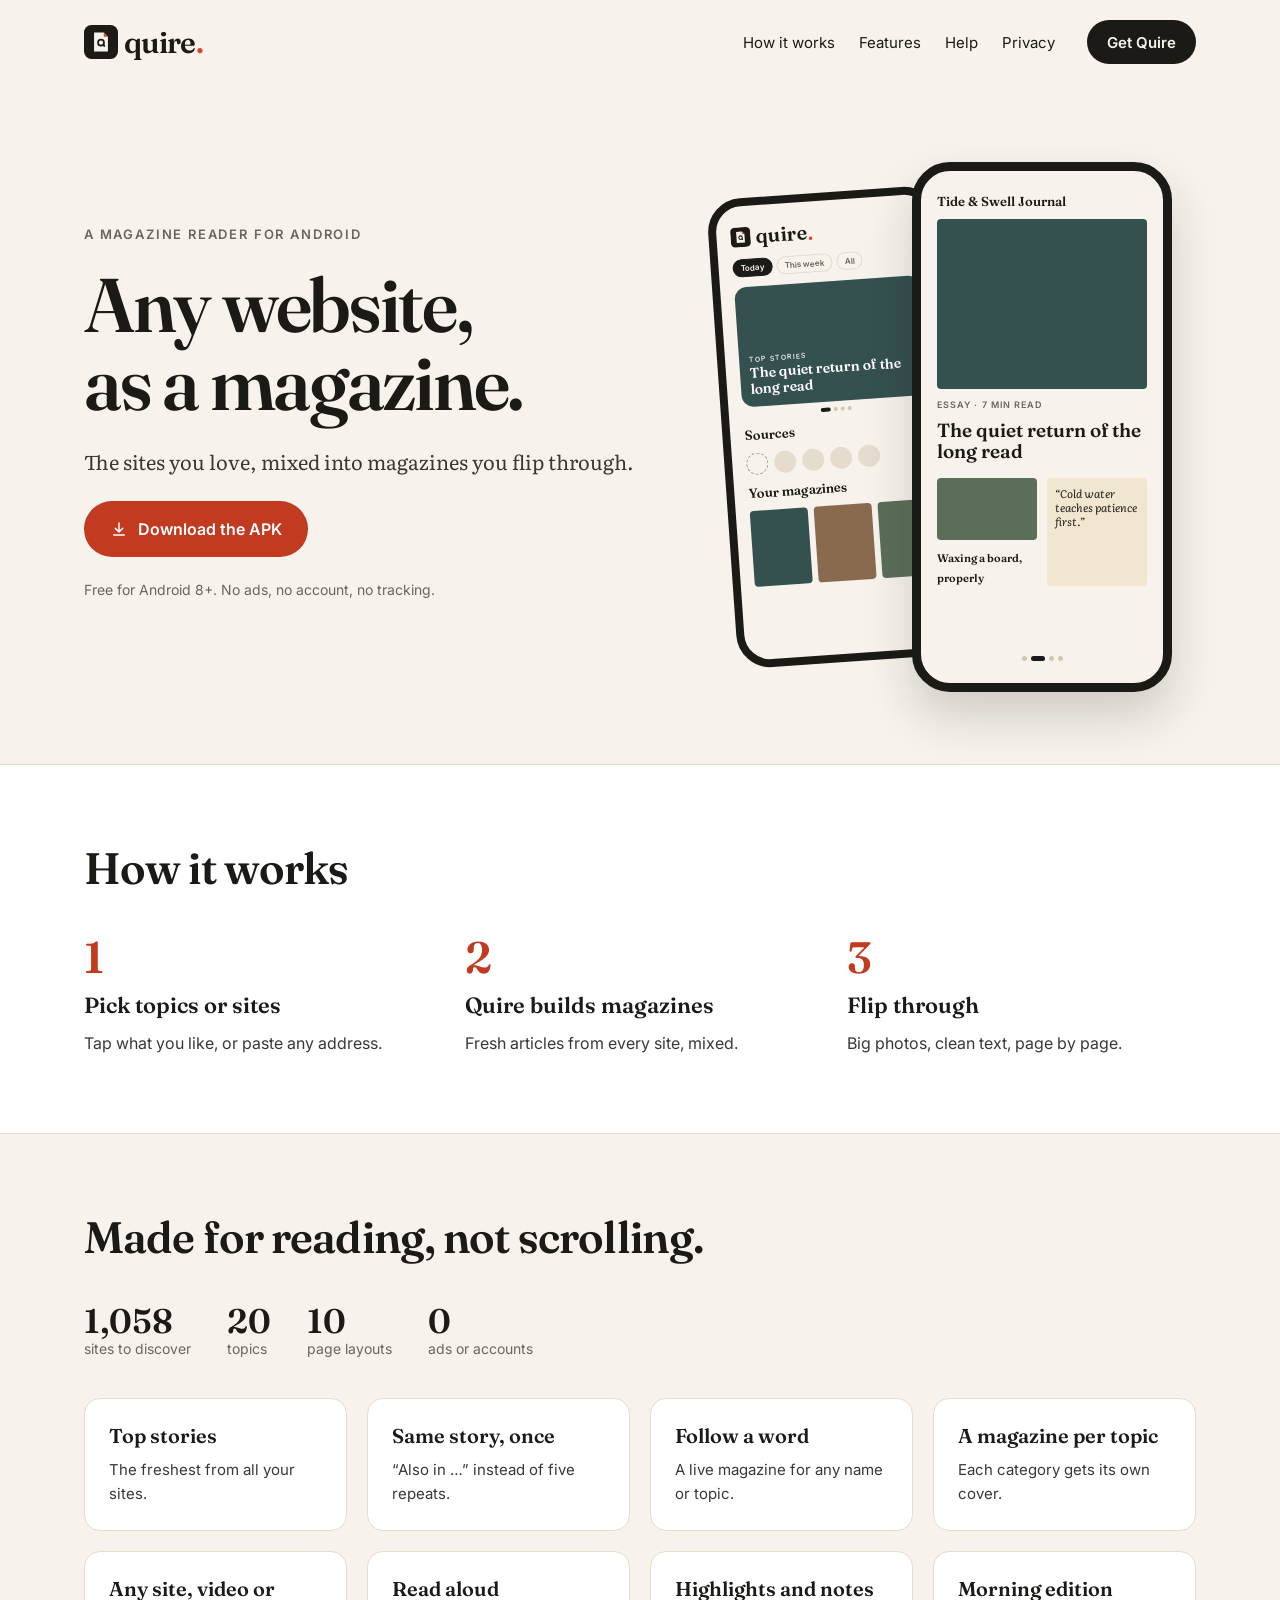
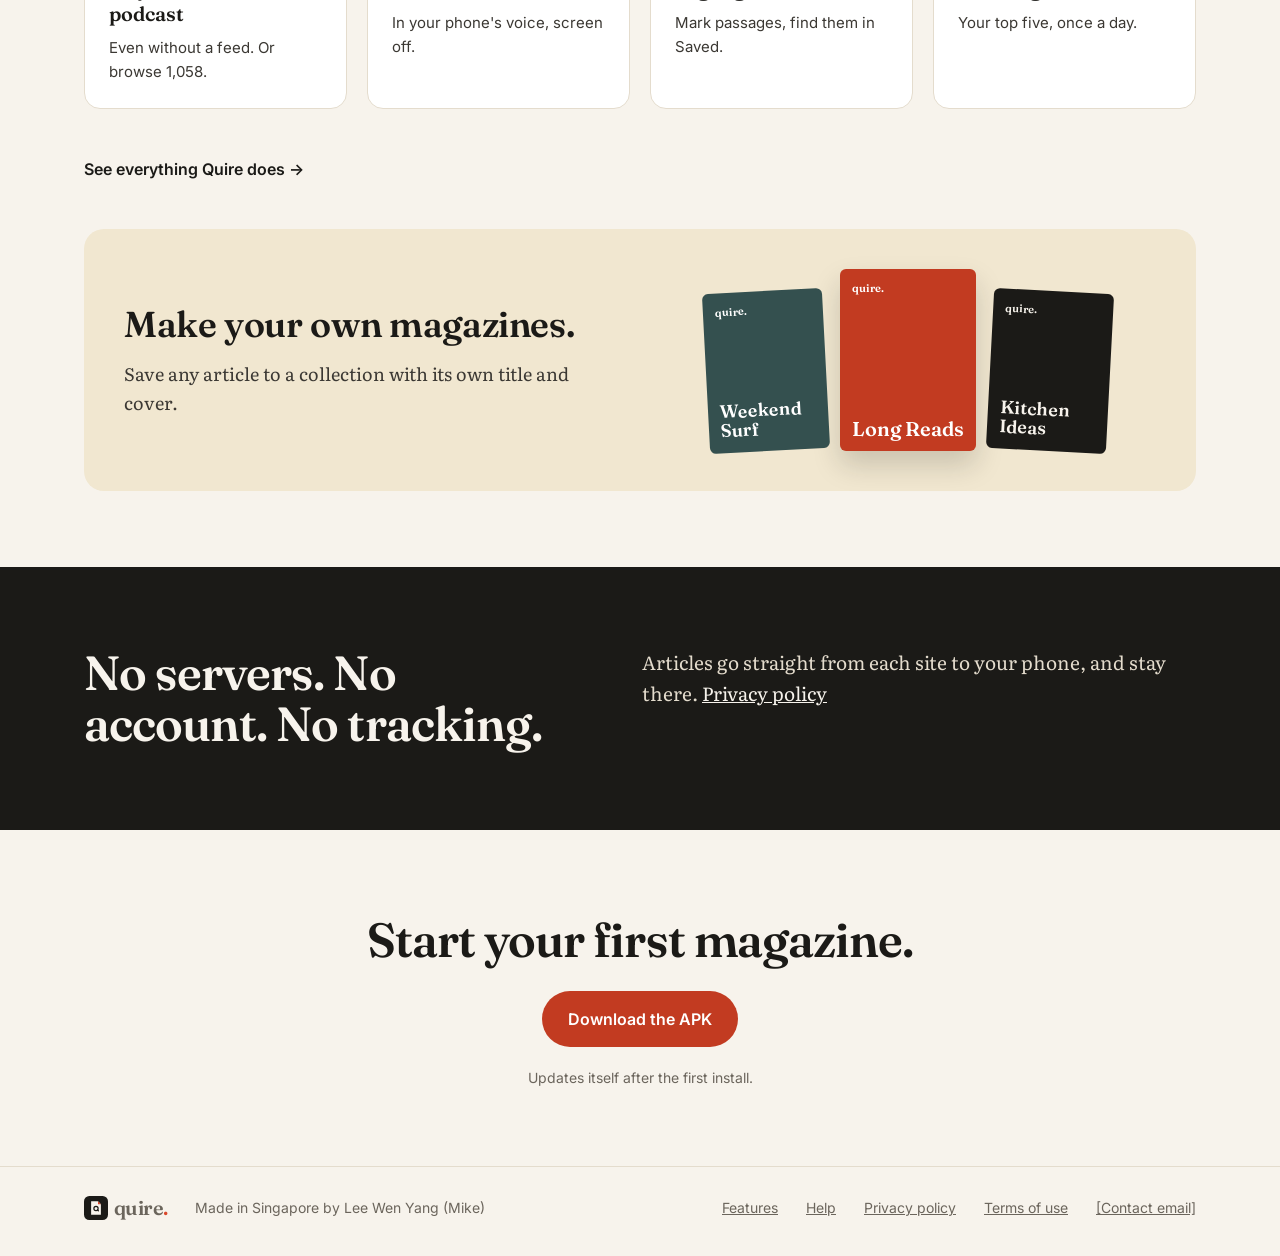
==== commit cc4dcd3f: "Site for 0.8.0: new features on Home, Features and Help; privacy policy covers Translate, podcasts, " ====
--- a/index.html
+++ b/index.html
@@ -27,6 +27,21 @@
   <a class="btn btn-sm btn-ink get" href="./#get">Get Quire</a>
   <button class="menu-btn" type="button" aria-label="Menu" aria-expanded="false" aria-controls="drawer"><svg aria-hidden="true" width="24" height="24" viewBox="0 0 24 24" fill="none" stroke="currentColor" stroke-width="2" stroke-linecap="round"><path d="M4 7h16M4 12h16M4 17h16"/></svg></button>
 </header>
+<div class="scrim"></div>
+<aside class="drawer" id="drawer" aria-label="Menu">
+  <div class="drawer-head">
+    <a class="logo" href="./"><svg aria-hidden="true" width="28" height="28" viewBox="0 0 108 108"><rect width="108" height="108" rx="24" fill="#1B1A17"/><path d="M32 24 H63 L76 37 V84 H32 Z" fill="#F7F3EC"/><path d="M63 24 V37 H76 Z" fill="#D9472B"/><circle cx="54" cy="56" r="9.5" fill="none" stroke="#1B1A17" stroke-width="5.5"/><path d="M60.9 62.9 L64.5 66.5" stroke="#1B1A17" stroke-width="6" stroke-linecap="round"/></svg><span>quire<span class="dot">.</span></span></a>
+    <button type="button" aria-label="Close menu"><svg aria-hidden="true" width="24" height="24" viewBox="0 0 24 24" fill="none" stroke="currentColor" stroke-width="2" stroke-linecap="round"><path d="M6 6l12 12M18 6L6 18"/></svg></button>
+  </div>
+  <nav aria-label="Menu">
+    <a href="./#how">How it works</a>
+    <a href="features.html">Features</a>
+    <a href="help.html">Help</a>
+    <a href="privacy.html">Privacy</a>
+  </nav>
+  <a class="btn btn-accent" href="https://github.com/aadvark/Quire-site/releases/latest/download/quire.apk">Download the APK</a>
+  <span class="small">Free for Android 8+</span>
+</aside>
 <div class="scrim"></div>
 <aside class="drawer" id="drawer" aria-label="Menu">
   <div class="drawer-head">
@@ -104,18 +119,18 @@
       <div class="stat"><b>1,058</b><span>sites to discover</span></div>
       <div class="stat"><b>20</b><span>topics</span></div>
       <div class="stat"><b>10</b><span>page layouts</span></div>
-      <div class="stat"><b>0</b><span>ads or trackers</span></div>
+      <div class="stat"><b>0</b><span>ads or accounts</span></div>
     </div>
 
     <div class="grid">
       <div class="card"><h3>Top stories</h3><p>The freshest from all your sites.</p></div>
+      <div class="card"><h3>Same story, once</h3><p>“Also in …” instead of five repeats.</p></div>
+      <div class="card"><h3>Follow a word</h3><p>A live magazine for any name or topic.</p></div>
       <div class="card"><h3>A magazine per topic</h3><p>Each category gets its own cover.</p></div>
-      <div class="card"><h3>Real variety</h3><p>Sites take turns. None takes over.</p></div>
-      <div class="card"><h3>Today, week or all</h3><p>Choose how far back to read.</p></div>
-      <div class="card"><h3>Any site</h3><p>Even without a feed. Or browse 1,058.</p></div>
-      <div class="card"><h3>Flip or slide</h3><p>Magazine page turns. Spreads on tablets.</p></div>
-      <div class="card"><h3>Muted words</h3><p>Hide what you'd rather not see.</p></div>
-      <div class="card"><h3>Offline</h3><p>Downloads on Wi-Fi. Search it all.</p></div>
+      <div class="card"><h3>Any site, video or podcast</h3><p>Even without a feed. Or browse 1,058.</p></div>
+      <div class="card"><h3>Read aloud</h3><p>In your phone's voice, screen off.</p></div>
+      <div class="card"><h3>Highlights and notes</h3><p>Mark passages, find them in Saved.</p></div>
+      <div class="card"><h3>Morning edition</h3><p>Your top five, once a day.</p></div>
     </div>
     <a class="more" href="features.html">See everything Quire does</a>
 
@@ -160,6 +175,7 @@
   </div>
 </footer>
 <script src="site.js"></script>
+<script src="site.js"></script>
 
 </body>
 </html>
